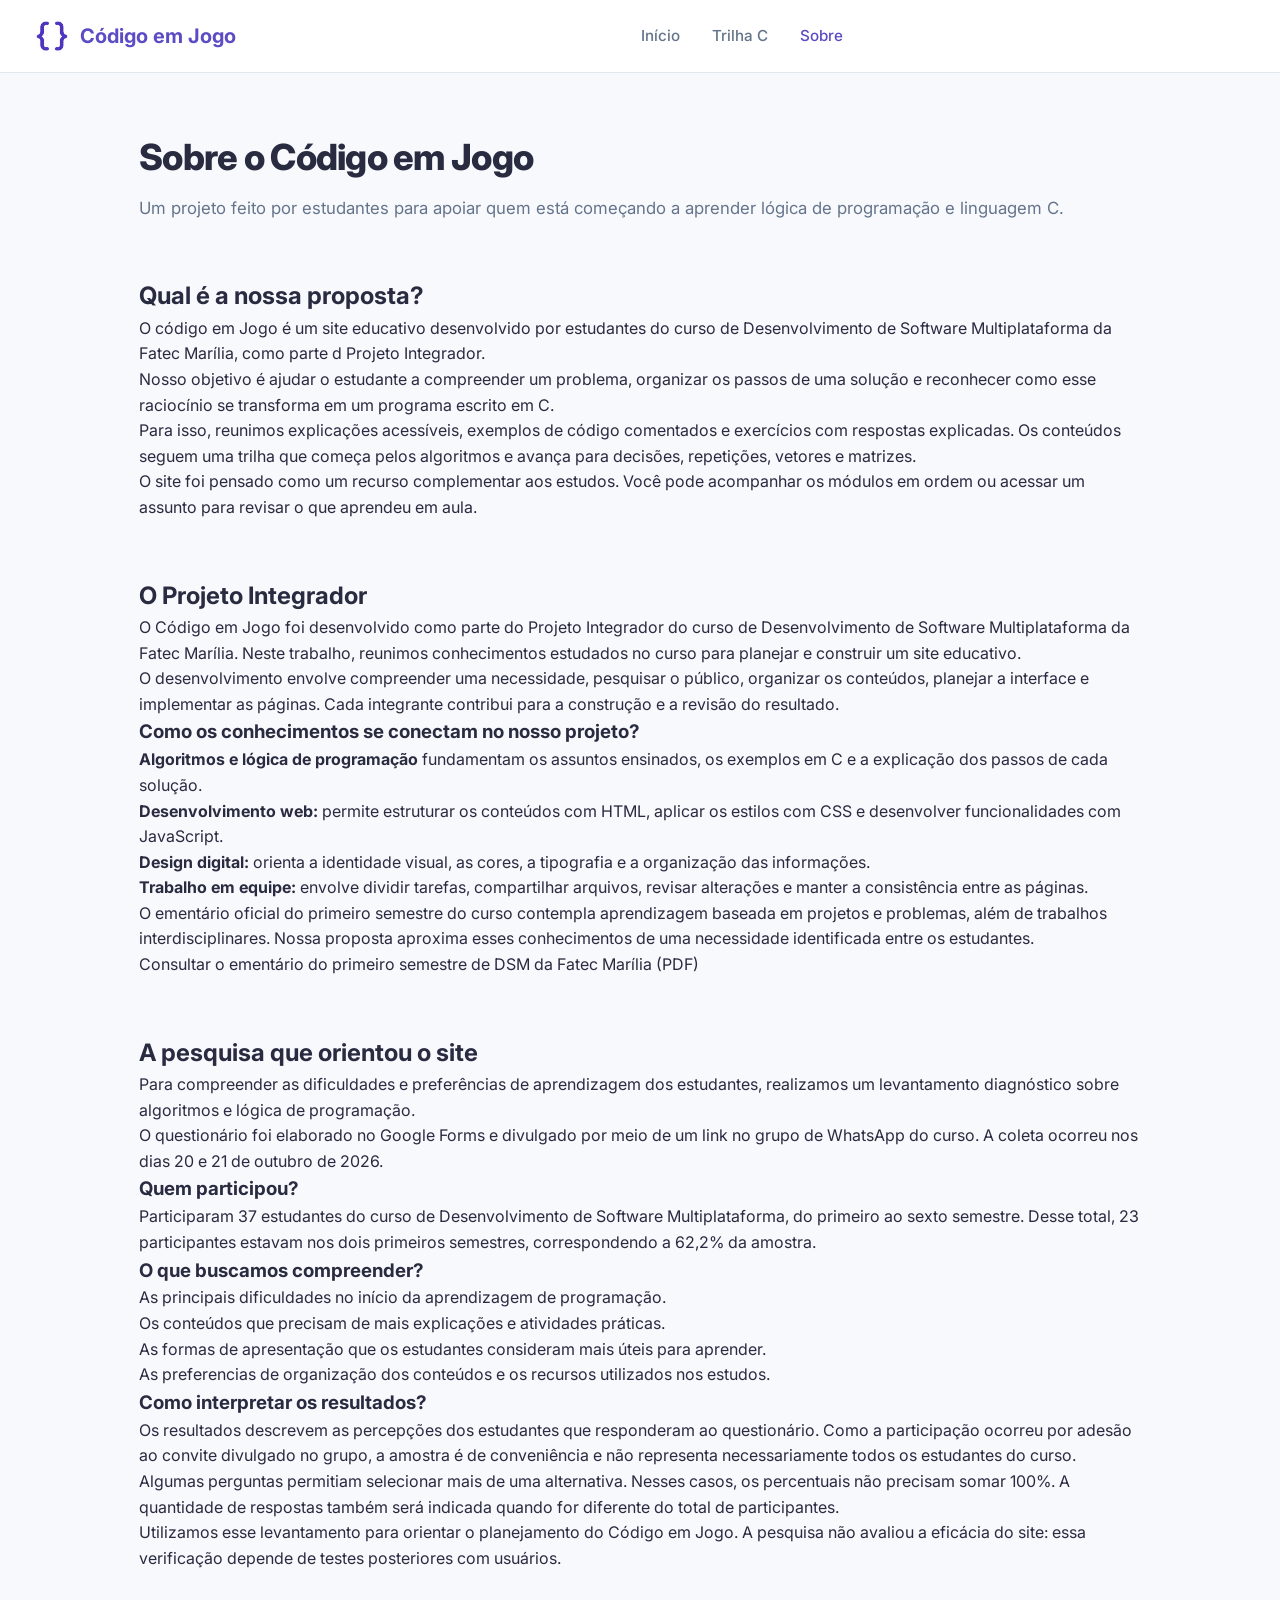
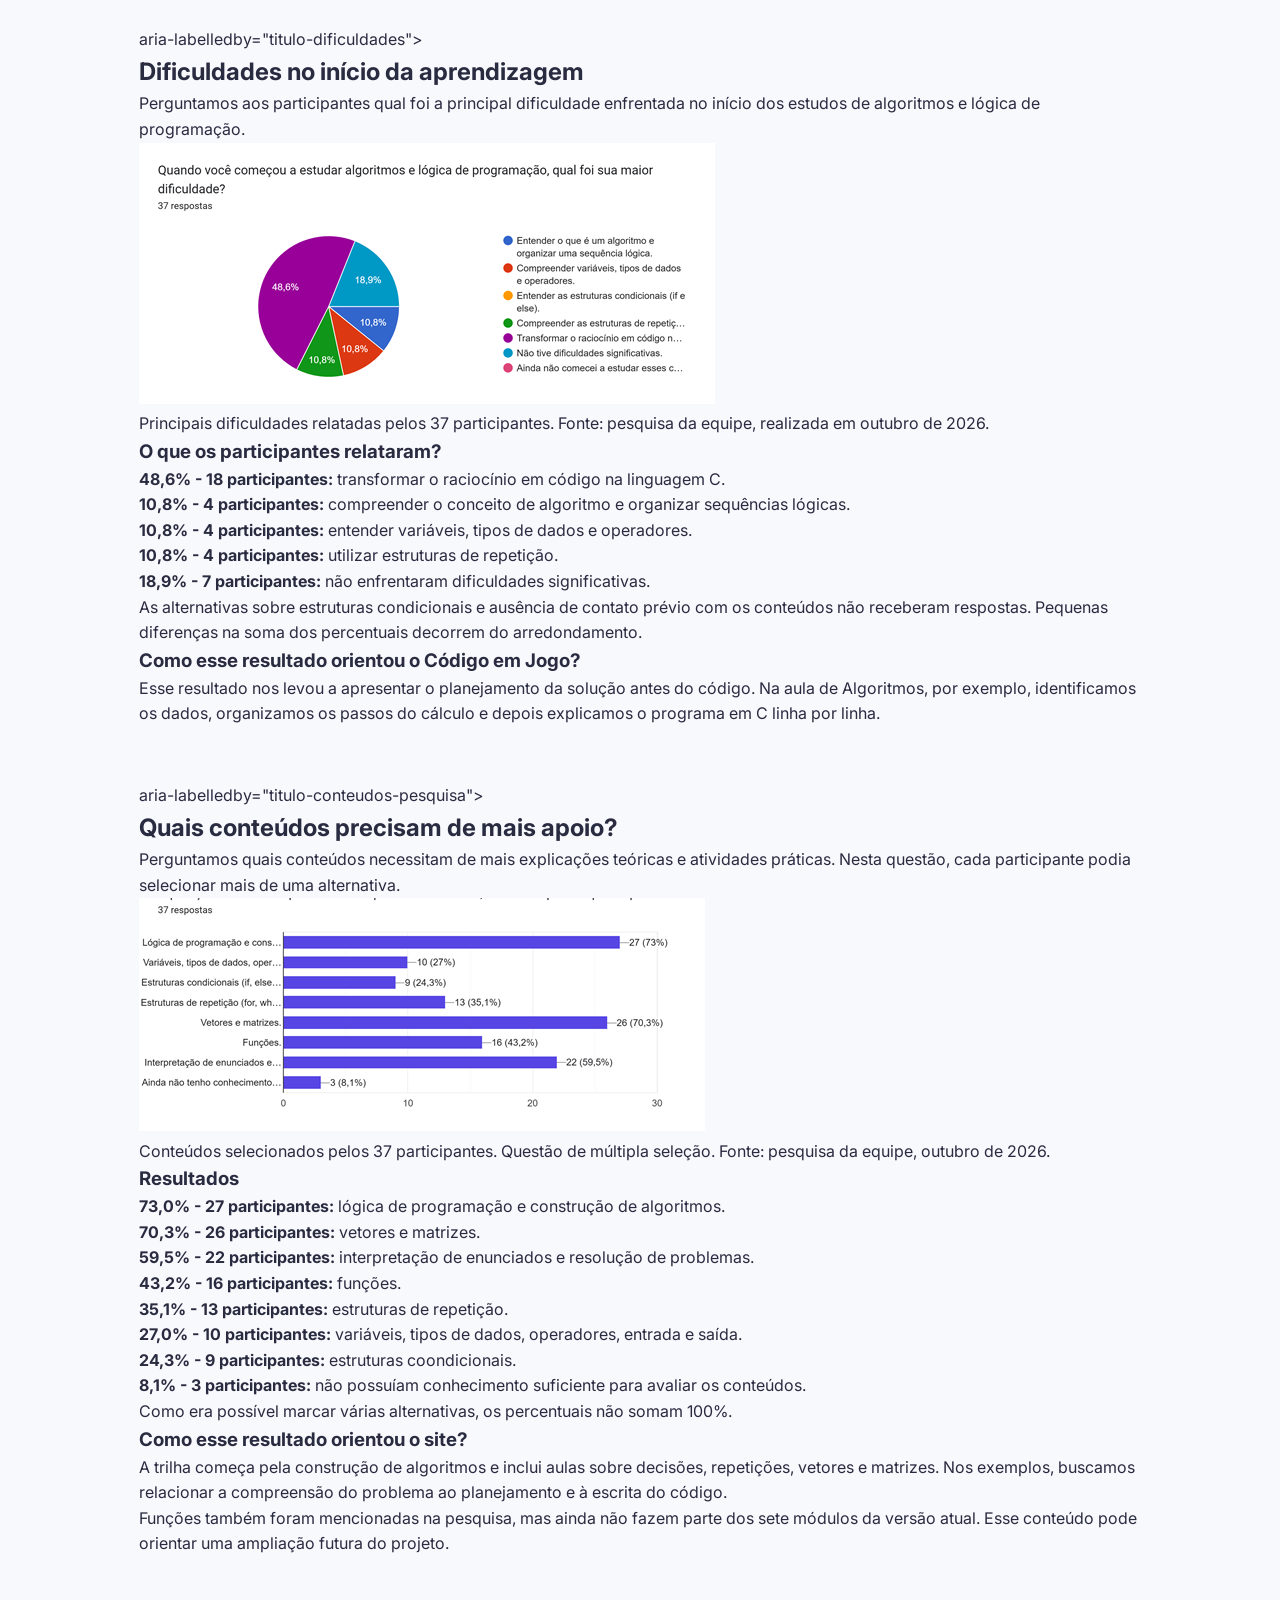
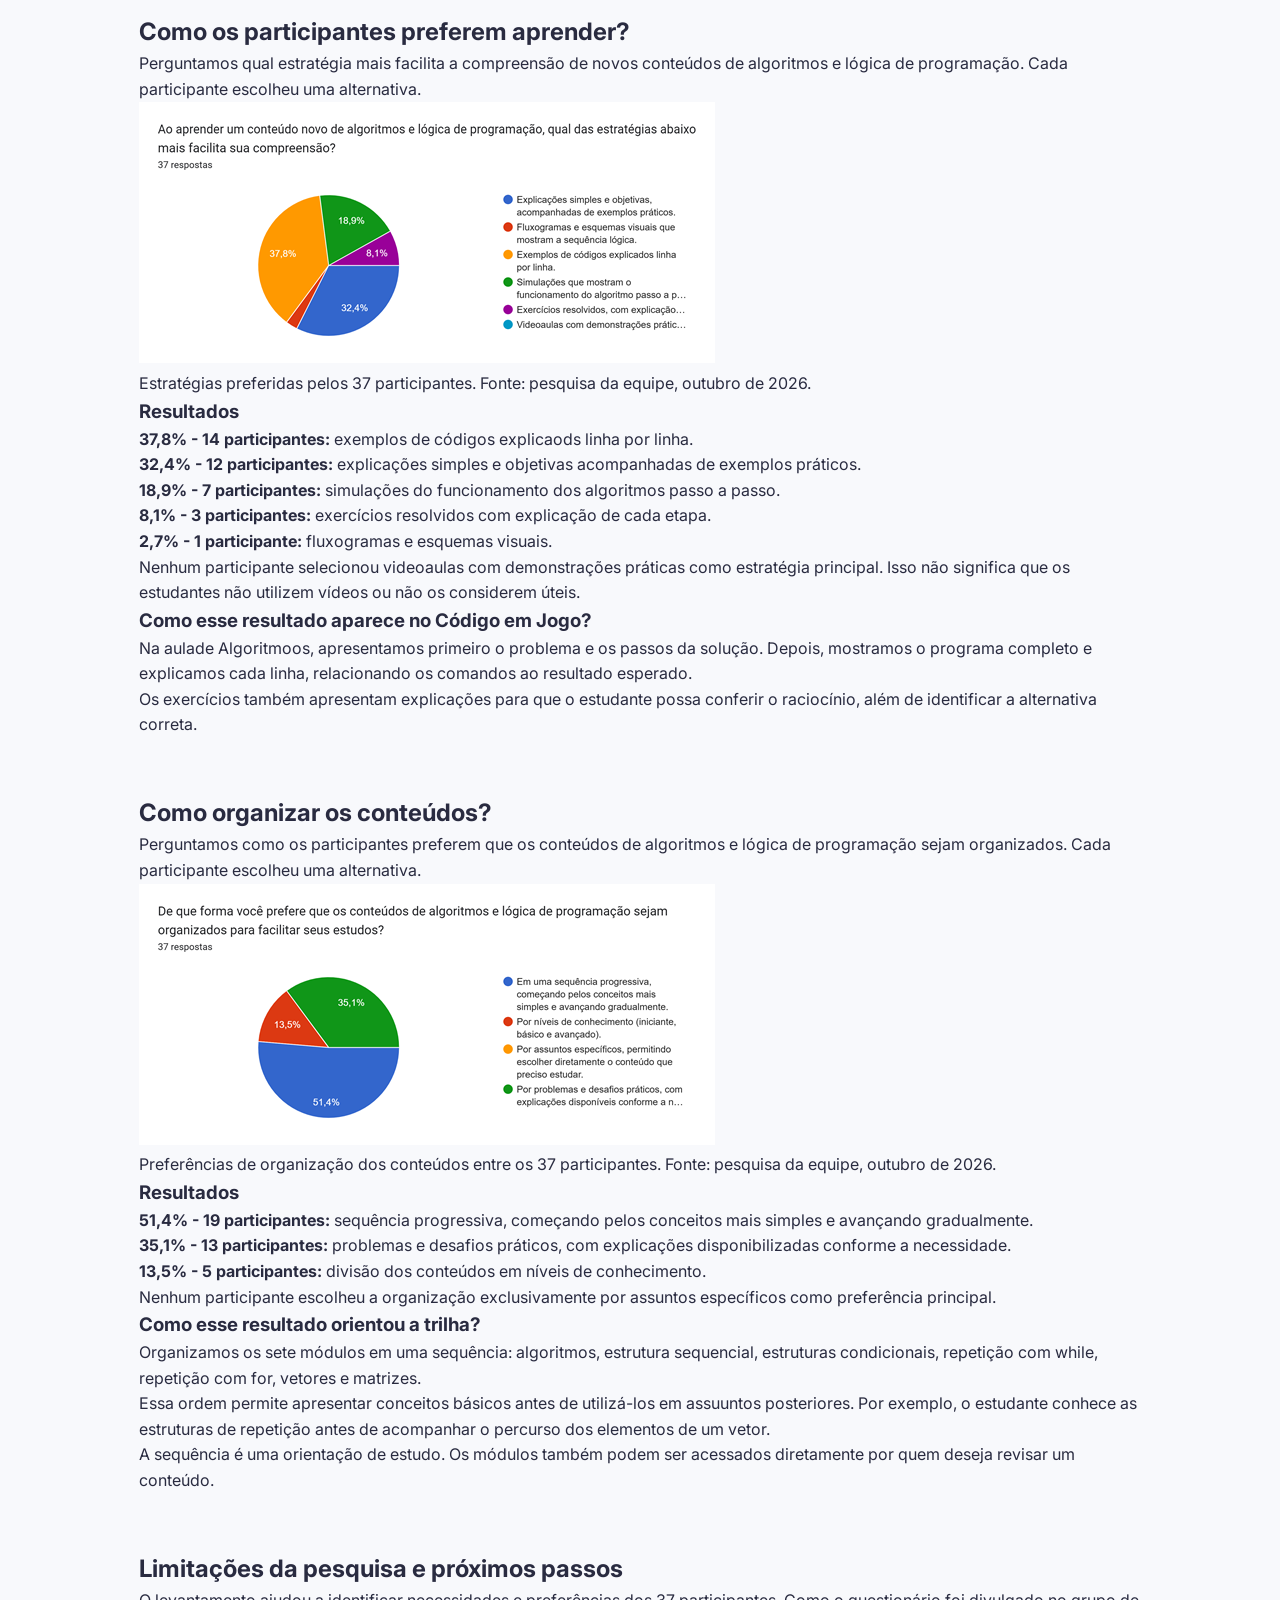
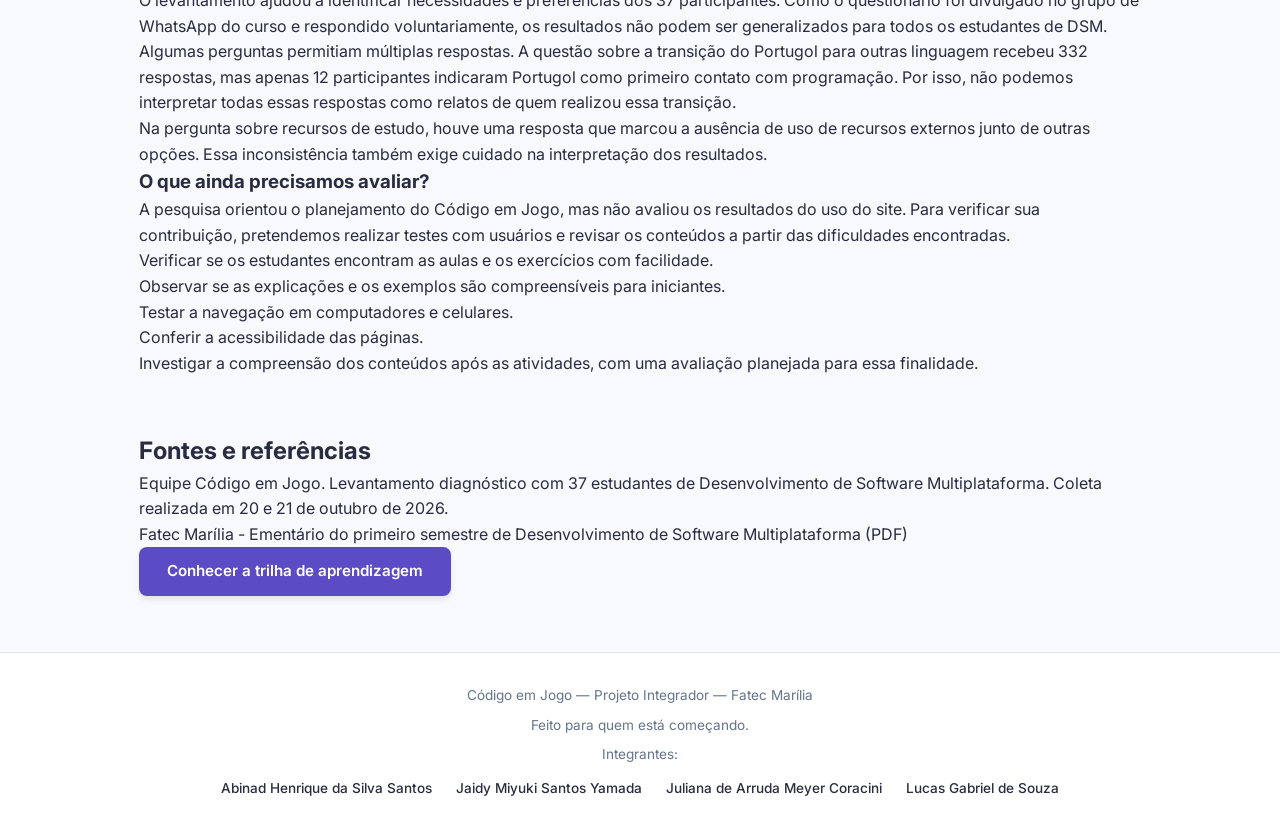
==== sobre.html @ db2f118d "inserção sobre" ====
<!DOCTYPE html>
<html lang="pt-BR">
<head>
    <meta charset="UTF-8">
    <meta name="viewport" content="width=device-width, initial-scale=1.0">
    <title>Sobre o projeto | Código em Jogo</title>
    <link rel="stylesheet" href="css/style.css">
</head>

<body>
    <header class="navbar">
        <a href="index.html" class="logo">
            <img src="assets/imagens/logo-codigo-em-jogo.png" 
            alt=""
            width="48"
            height="48"
            >
            <span>Código em Jogo</span>
        </a>

        <nav aria-label="Menu principal">
           <ul>
            <li>
                <a href="index.html">Início</a>
            </li>
            <li>
                <a href="index.html#trilha">Trilha C</a>
            </li>
            <li>
                <a href="sobre.html" aria-current="page">Sobre</a>
            </li>
           </ul> 
        </nav>
    </header>

    <main id="conteudo-principal">
        <section class="destaque-topo"
                aria-labelledby="titulo-sobre">
    
            <h1 id="titulo-sobre">Sobre o Código em Jogo</h1>

            <p>
                Um projeto feito por estudantes para apoiar
                quem está começando a aprender lógica
                de programação e linguagem C.
            </p>
        </section>

        <section class="secao-conteudo"
                aria-labelledby="titulo-proposta">

            <h2 id="titulo-proposta">Qual é a nossa proposta?</h2>

            <p>
                O código em Jogo é um site educativo desenvolvido
                por estudantes do curso de Desenvolvimento de 
                Software Multiplataforma da Fatec Marília,
                como parte d Projeto Integrador.
            </p>
    
            <p>
                Nosso objetivo é ajudar o estudante a compreender
                um problema, organizar os passos de uma solução
                e reconhecer como esse raciocínio se transforma
                em um programa escrito em C.
            </p>

            <p>
                Para isso, reunimos explicações acessíveis,
                exemplos de código comentados e exercícios
                com respostas explicadas. Os conteúdos seguem
                uma trilha que começa pelos algoritmos e avança
                para decisões, repetições, vetores e matrizes.
            </p>

            <p>
                O site foi pensado como um recurso complementar
                aos estudos. Você pode acompanhar os módulos
                em ordem ou acessar um assunto para revisar
                o que aprendeu em aula.
            </p>
        </section>

        <section class="secao-conteudo"
                aria-labelledby="titulo-projeto-integrador">
            
                <h2 id="titulo-projeto-integrador">
                    O Projeto Integrador
                </h2>

                <p>
                    O Código em Jogo foi desenvolvido como parte do
                    Projeto Integrador do curso de Desenvolvimento
                    de Software Multiplataforma da Fatec Marília.
                    Neste trabalho, reunimos conhecimentos estudados
                    no curso para planejar e construir um site educativo.
                </p>

                <p>
                    O desenvolvimento envolve compreender uma necessidade,
                    pesquisar o público, organizar os conteúdos,
                    planejar a interface e implementar as páginas.
                    Cada integrante contribui para a construção
                    e a revisão do resultado.
                </p>

                <h3>Como os conhecimentos se conectam no nosso projeto?</h3>

                <ul>
                    <li>
                        <strong>Algoritmos e lógica de programação</strong>
                        fundamentam os assuntos ensinados, os exemplos
                        em C e a explicação dos passos de cada solução.
                    </li>

                    <li>
                        <strong>Desenvolvimento web:</strong>
                        permite estruturar os conteúdos com HTML,
                        aplicar os estilos com CSS e desenvolver
                        funcionalidades com JavaScript.
                    </li>

                    <li>
                        <strong>Design digital:</strong>
                        orienta a identidade visual, as cores,
                        a tipografia e a organização das informações.
                    </li>

                    <li>
                        <strong>Trabalho em equipe:</strong>
                        envolve dividir tarefas, compartilhar arquivos,
                        revisar alterações e manter a consistência
                        entre as páginas.
                    </li>
                </ul>

                <p>
                    O ementário oficial do primeiro semestre do curso
                    contempla aprendizagem baseada em projetos e problemas,
                    além de trabalhos interdisciplinares.
                    Nossa proposta aproxima esses conhecimentos
                    de uma necessidade identificada entre os estudantes.
                </p>

                <p>
                    <a href="bkpsitecpsnew.blob.core.windows.net/uploadsitecps/sites/127/2024/08/
                    1o.-Semestre-Ementario-DSM.pdf"
                    >
                        Consultar o ementário do primeiro semestre de DSM
                        da Fatec Marília (PDF)
                    </a>
                </p>
        </section>

        <section class="secao-conteudo"
                aria-labelledby="titulo-pesquisa">
            
            <h2 id="titulo-pesquisa">
                A pesquisa que orientou o site
            </h2>

            <p>
                Para compreender as dificuldades e preferências
                de aprendizagem dos estudantes, realizamos um
                levantamento diagnóstico sobre algoritmos
                e lógica de programação.
            </p>

            <p>
                O questionário foi elaborado no Google Forms
                e divulgado por meio de um link no grupo
                de WhatsApp do curso. A coleta ocorreu nos dias
                <time datetime="2026-10-20">20</time> e
                <time datetime="2026-10-21">21 de outubro de 2026</time>.
            </p>

            <h3>Quem participou?</h3>

            <p>
                Participaram 37 estudantes do curso de
                Desenvolvimento de Software Multiplataforma,
                do primeiro ao sexto semestre.
                Desse total, 23 participantes estavam nos dois
                primeiros semestres, correspondendo a 62,2% da amostra.            
            </p>

            <h3>O que buscamos compreender?</h3>

            <ul>
                <li>
                    As principais dificuldades no início
                    da aprendizagem de programação.
                </li>
                <li>
                    Os conteúdos que precisam de mais
                    explicações e atividades práticas.
                </li>
                <li>
                    As formas de apresentação que os estudantes
                    consideram mais úteis para aprender.
                </li>
                <li>
                    As preferencias de organização dos conteúdos
                    e os recursos utilizados nos estudos.
                </li>
            </ul>

            <h3>Como interpretar os resultados?</h3>

            <p>
                Os resultados descrevem as percepções dos estudantes
                que responderam ao questionário. Como a participação
                ocorreu por adesão ao convite divulgado no grupo,
                a amostra é de conveniência e não representa
                necessariamente todos os estudantes do curso.
            </p>

            <p>
                Algumas perguntas permitiam selecionar mais de uma 
                alternativa. Nesses casos, os percentuais não precisam
                somar 100%. A quantidade de respostas também será
                indicada quando for diferente do total de participantes.
            </p>

            <p>
                Utilizamos esse levantamento para orientar
                o planejamento do Código em Jogo.
                A pesquisa não avaliou a eficácia do site:
                essa verificação depende de testes posteriores
                com usuários.
            </p>
        </section>

        <section class="secao-conteudo">
                aria-labelledby="titulo-dificuldades">
            
                <h2 id="titulo-dificuldades">
                    Dificuldades no início da aprendizagem
                </h2>

                <p>
                    Perguntamos aos participantes qual foi a principal
                    dificuldade enfrentada no início dos estudos
                    de algoritmos e lógica de programação.
                </p>

                <figure>
                    <img 
                        src="assets/imagens/grafico-dificuldades-iniciais.png" 
                        alt="Distribuição das principais dificuldades iniciais.
                            Transformar o raciocínio em código C foi a mais
                            indicada, com 48,6% das respostas."
                        style="max-width: 100%; height: auto;"
                    >

                    <figcaption>
                        Principais dificuldades relatadas pelos
                        37 participantes. Fonte: pesquisa da equipe,
                        realizada em outubro de 2026.
                    </figcaption>
                </figure>

                <h3>O que os participantes relataram?</h3>

                <ul>
                    <li>
                        <strong>48,6% - 18 participantes:</strong>
                        transformar o raciocínio em código na linguagem C.
                    </li>
                    <li>
                        <strong>10,8% - 4 participantes:</strong>
                        compreender o conceito de algoritmo
                        e organizar sequências lógicas.
                    </li>
                    <li>
                        <strong>10,8% - 4 participantes:</strong>
                        entender variáveis, tipos de dados e operadores.
                    </li>
                    <li>
                        <strong>10,8% - 4 participantes:</strong>
                        utilizar estruturas de repetição.
                    </li>
                    <li>
                        <strong>18,9% - 7 participantes:</strong>
                        não enfrentaram dificuldades significativas.
                    </li>
                </ul>

                <p>
                    As alternativas sobre estruturas condicionais
                    e ausência de contato prévio com os conteúdos
                    não receberam respostas.
                    Pequenas diferenças na soma dos percentuais
                    decorrem do arredondamento.
                </p>

                <h3>Como esse resultado orientou o Código em Jogo?</h3>

                <p>
                    Esse resultado nos levou a apresentar o planejamento
                    da solução antes do código. Na aula de Algoritmos,
                    por exemplo, identificamos os dados, organizamos
                    os passos do cálculo e depois explicamos
                    o programa em C linha por linha.
                </p>
        </section>

        <section class="secao-conteudo">
                aria-labelledby="titulo-conteudos-pesquisa">
            
                <h2 id="titulo-conteudo-pesquisa">
                    Quais conteúdos precisam de mais apoio?
                </h2>

                <p>
                    Perguntamos quais conteúdos necessitam de 
                    mais explicações teóricas e atividades práticas.
                    Nesta questão, cada participante podia selecionar 
                    mais de uma alternativa.
                </p>

                <figure>
                    <img src="assets/imagens/grafico-conteudos-aprofundamento.png" 
                    alt="Lógica e algoritmos e vetores e matrizes
                        foram os conteúdos mais selecionados
                        para aprofundamento. Os resultados
                        estão detalhados a seguir."
                    style="max-width: 100%; height: auto;"
                    >

                    <figcaption>
                        Conteúdos selecionados pelos 37 participantes.
                        Questão de múltipla seleção.
                        Fonte: pesquisa da equipe, outubro de 2026.
                    </figcaption>
                </figure>

                <h3>Resultados</h3>

                <ul>
                    <li>
                        <strong>73,0% - 27 participantes:</strong>
                        lógica de programação e construção de algoritmos.
                    </li>
                    <li>
                        <strong>70,3% - 26 participantes:</strong>
                        vetores e matrizes.
                    </li>
                    <li>
                        <strong>59,5% - 22 participantes:</strong>
                        interpretação de enunciados e resolução de problemas.
                    </li>
                    <li>
                        <strong>43,2% - 16 participantes:</strong>
                        funções.
                    </li>
                    <li>
                        <strong>35,1% - 13 participantes:</strong>
                        estruturas de repetição.
                    </li>
                    <li>
                        <strong>27,0% - 10 participantes:</strong>
                        variáveis, tipos de dados, operadores,
                        entrada e saída.
                    </li>
                    <li>
                        <strong>24,3% - 9 participantes:</strong>
                        estruturas coondicionais.
                    </li>
                    <li>
                        <strong>8,1% - 3 participantes:</strong>
                        não possuíam conhecimento suficiente
                        para avaliar os conteúdos.
                    </li>
                </ul>

                <p>
                    Como era possível marcar várias alternativas,
                    os percentuais não somam 100%.
                </p>

                <h3>Como esse resultado orientou o site?</h3>

                <p>
                    A trilha começa pela construção de algoritmos
                    e inclui aulas sobre decisões, repetições,
                    vetores e matrizes. Nos exemplos, buscamos
                    relacionar a compreensão do problema 
                    ao planejamento e à escrita do código.
                </p>

                <p>
                    Funções também foram mencionadas na pesquisa, 
                    mas ainda não fazem parte dos sete módulos 
                    da versão atual. Esse conteúdo pode orientar 
                    uma ampliação futura do projeto.
                
                </p>
        </section>

        <section class="secao-conteudo"
            aria-labelledby="titulo-formas-aprender">
        
            <h2 id="titulo-formas-aprender">
                Como os participantes preferem aprender?
            </h2>

            <p>
                Perguntamos qual estratégia mais facilita 
                a compreensão de novos conteúdos de algoritmos 
                e lógica de programação. 
                Cada participante escolheu uma alternativa.
            </p>

            <figure>
                <img   
                    src="assets/imagens/grafico-formas-aprender.png" 
                    alt="Códigos explicados linha por linha foram 
                        a estratégia mais escolhida, seguidos de 
                        explicações simples com exemplos práticos. 
                        Os resultados estão detalhados a seguir."
                    style="max-width: 100%; height: auto;"
                >

                <figcaption>
                    Estratégias preferidas pelos 37 participantes. 
                    Fonte: pesquisa da equipe, outubro de 2026.
                </figcaption>
            </figure>

            <h3>Resultados</h3>

            <ul>
                <li>
                    <strong>37,8% - 14 participantes:</strong>
                    exemplos de códigos explicaods linha por linha.
                </li>
                <li>
                    <strong>32,4% - 12 participantes:</strong>
                    explicações simples e objetivas
                    acompanhadas de exemplos práticos.
                </li>
                <li>
                    <strong>18,9% - 7 participantes:</strong>
                    simulações do funcionamento dos algoritmos 
                    passo a passo.
                </li>
                <li>
                    <strong>8,1% - 3 participantes:</strong>
                    exercícios resolvidos com explicação de cada etapa.
                </li>
                <li>
                    <strong>2,7% - 1 participante:</strong>
                    fluxogramas e esquemas visuais.
                </li>
            </ul>

            <p>
                Nenhum participante selecionou videoaulas 
                com demonstrações práticas como estratégia principal. 
                Isso não significa que os estudantes não utilizem 
                vídeos ou não os considerem úteis. 
            </p>

            <h3>Como esse resultado aparece no Código em Jogo?</h3>

            <p>
                Na aulade Algoritmoos, apresentamos primeiro 
                o problema e os passos da solução. 
                Depois, mostramos o programa completo 
                e explicamos cada linha, relacionando 
                os comandos ao resultado esperado. 
            </p>

            <p>
                Os exercícios também apresentam explicações 
                para que o estudante possa conferir o raciocínio, 
                além de identificar a alternativa correta.
            </p>
    
        </section>

        <section class="secao-conteudo"
                aria-labelledby="titulo-organizacao">
        
            <h2 id="titulo-organizacao">
                Como organizar os conteúdos?
            </h2>

            <p>
                Perguntamos como os participantes preferem 
                que os conteúdos de algoritmos e lógica 
                de programação sejam organizados. 
                Cada participante escolheu uma alternativa. 
            </p>

            <figure>
                <img src="assets/imagens/grafico-organizacao-conteudos.png" 
                    alt="A sequência progressiva foi escolhida por 
                        51,4% dos participantes, seguida da organização 
                        por problemas e desafios práticos, com 35,1%. 
                        Os resultados estão detalhados a seguir."
                    style="max-width: 100%; height: auto;"
                >

                <figcaption>
                    Preferências de organização dos conteúdos 
                    entre os 37 participantes. 
                    Fonte: pesquisa da equipe, outubro de 2026.
                </figcaption>
            </figure>

            <h3>Resultados</h3>

            <ul>
                <li>
                    <strong>51,4% - 19 participantes:</strong>
                    sequência progressiva, começando pelos conceitos 
                    mais simples e avançando gradualmente.
                </li>
                <li>
                    <strong>35,1% - 13 participantes:</strong>
                    problemas e desafios práticos, com explicações 
                    disponibilizadas conforme a necessidade.
                </li>
                <li>
                    <strong>13,5% - 5 participantes:</strong>
                    divisão dos conteúdos em níveis de conhecimento.
                </li>
            </ul>
        
            <p>
                Nenhum participante escolheu a organização 
                exclusivamente por assuntos específicos 
                como preferência principal.
            </p>

            <h3>Como esse resultado orientou a trilha?</h3>

            <p>
                Organizamos os sete módulos em uma sequência:
                algoritmos, estrutura sequencial, estruturas 
                condicionais, repetição com while, repetição 
                com for, vetores e matrizes.
            </p>

            <p>
                Essa ordem permite apresentar conceitos básicos 
                antes de utilizá-los em assuuntos posteriores. 
                Por exemplo, o estudante conhece as estruturas 
                de repetição antes de acompanhar o percurso 
                dos elementos de um vetor.
            </p>

            <p>
                A sequência é uma orientação de estudo.
                Os módulos também podem ser acessados diretamente 
                por quem deseja revisar um conteúdo.
            </p>
        </section>

        <section class="secao-conteudo"
                aria-labelledby="titulo-limitacoes">

            <h2 id="titulo-limitacoes">
                Limitações da pesquisa e próximos passos
            </h2>

            <p>
                O levantamento ajudou a identificar necessidades 
                e preferências dos 37 participantes. 
                Como o questionário foi divulgado no grupo 
                de WhatsApp do curso e respondido voluntariamente, 
                os resultados não podem ser generalizados 
                para todos os estudantes de DSM. 
            </p>

            <p>
                Algumas perguntas permitiam múltiplas respostas. 
                A questão sobre a transição do Portugol para 
                outras linguagem recebeu 332 respostas, mas apenas 
                12 participantes indicaram Portugol como primeiro 
                contato com programação. Por isso, não podemos 
                interpretar todas essas respostas como relatos 
                de quem realizou essa transição.
            </p>

            <p>
                Na pergunta sobre recursos de estudo, houve 
                uma resposta que marcou a ausência de uso 
                de recursos externos junto de outras opções.
                Essa inconsistência também exige cuidado 
                na interpretação dos resultados.
            </p>

            <h3>O que ainda precisamos avaliar?</h3>

            <p>
                A pesquisa orientou o planejamento do Código em Jogo,
                mas não avaliou os resultados do uso do site.
                Para verificar sua contribuição, pretendemos 
                realizar testes com usuários e revisar 
                os conteúdos a partir das dificuldades encontradas.
            </p>

            <ul>
                <li>
                    Verificar se os estudantes encontram 
                    as aulas e os exercícios com facilidade.
                </li>
                <li>
                    Observar se as explicações e os exemplos 
                    são compreensíveis para iniciantes.
                </li>
                <li>
                    Testar a navegação em computadores e celulares.
                </li>
                <li>
                    Conferir a acessibilidade das páginas.
                </li>
                <li>
                    Investigar a compreensão dos conteúdos 
                    após as atividades, com uma avaliação planejada 
                    para essa finalidade.
                </li>
            </ul>    
        </section>

        <section class="secao-conteudo"
                aria-labelledby="titulo-fontes">
            
            <h2 id="titulo-fontes">Fontes e referências</h2>

            <ul>
                <li>
                    Equipe Código em Jogo. Levantamento diagnóstico 
                    com 37 estudantes de Desenvolvimento de Software 
                    Multiplataforma. Coleta realizada em 
                    20 e 21 de outubro de 2026.
                </li>

                <li>
                    <a href="https://bkpsitecpsnew.blob.core.windows.net/uploadsitecps/sites/127/2024/
                    08/1o.-Semestre-Ementario-DSM.pdf"
                    >
                        Fatec Marília - Ementário do primeiro 
                        semestre de Desenvolvimento de Software 
                        Multiplataforma (PDF)
                    </a>
                </li>
            </ul>

            <p>
                <a href="index.html#trilha" class="botao-acao">
                    Conhecer a trilha de aprendizagem
                </a>
            </p>
        </section>

    </main>

    <footer class="rodape">
        <p>Código em Jogo — Projeto Integrador — Fatec Marília</p>
        <p>Feito para quem está começando.</p>

        <p>Integrantes:</p>

        <ul>
            <li>Abinad Henrique da Silva Santos</li>
            <li>Jaidy Miyuki Santos Yamada</li>
            <li>Juliana de Arruda Meyer Coracini</li>
            <li>Lucas Gabriel de Souza</li>
        </ul>
    </footer>
    
</body>
</html>
---- css/style.css ----
@import url('https://fonts.googleapis.com/css2?family=JetBrains+Mono:ital,wght@0,100..800;1,100..800&display=swap');
@import url('https://fonts.googleapis.com/css2?family=Inter:ital,opsz,wght@0,14..32,100..900;1,14..32,100..900&family=JetBrains+Mono:ital,wght@0,100..800;1,100..800&display=swap');

/* =================================================
   1. VARIÁVEIS DE CORES (TEMA CLARO E ESCURO)
================================= */
:root {
    --bg-color: #F8F9FC;
    --card-bg: #ffffff;
    --text-main: #292b40;
    --text-muted: #64748b;
    --border-color: #e2e8f0;
    --primary: #5B4BC4;
    --primary-hover: #4f46e5;
    --card-hover-shadow: rgba(91, 75, 196, 0.1);
}

body.dark-mode {
    --bg-color: #0f172a;
    --card-bg: #1e293b;
    --text-main: #f8fafc;
    --text-muted: #94a3b8;
    --border-color: #334155;
    --primary: #6653e0;
    --primary-hover: #4f46e5;
    --card-hover-shadow: rgba(129, 115, 237, 0.2);
}

/* =================================================
   2. RESET E CONFIGURAÇÕES GERAIS
================================= */
* {
    margin: 0;
    padding: 0;
    box-sizing: border-box;
}

body {
    display: flex;
    flex-direction: column;
    line-height: 1.6;
    font-family: "Inter", sans-serif;
    background-color: var(--bg-color);
    color: var(--text-main);
    min-height: 100vh;
    transition: background-color 0.3s ease, color 0.3s ease;
}

ul {
    list-style: none;
}

a {
    text-decoration: none;
    color: inherit;
}

/* =================================================================
   3. NAVBAR (CABEÇALHO)
   ================================================================ */
.navbar {
    background-color: var(--card-bg);
    border-bottom: 1px solid var(--border-color);
    padding: 1rem 2rem;
    display: flex;
    justify-content: space-between;
    align-items: center;
    position: sticky;
    width: 100%;
    top: 0;
    z-index: 100;
    transition: background-color 0.3s ease, border-color 0.3s ease;
}

.logo {
    display: flex;
    align-items: center;
    gap: 0.5rem;
    color: var(--primary);
    font-size: 1.25rem;
    font-weight: 700;
    text-decoration: none;
}

.logo img {
    width: 40px;
    height: 40px;
}

.navbar nav {
    margin: 0 auto; 
}

.navbar nav ul {
    display: flex;
    gap: 2rem;
    justify-content: center;
}

.navbar nav a {
    color: var(--text-muted);
    font-size: 0.95rem;
    font-weight: 500;
    transition: all 0.2s ease-in-out;
}

.navbar nav a:hover,
.navbar nav a[aria-current="page"] {
    color: var(--primary);
}

/* Botão de Tema */
#botao-tema {
    background: transparent;
    border: 1px solid var(--border-color);
    border-radius: 50%;
    width: 40px;
    height: 40px;
    cursor: pointer;
    font-size: 1.1rem;
    display: flex;
    align-items: center;
    justify-content: center;
    transition: all 0.2s ease-in-out;
}

#botao-tema:hover {
    background-color: var(--border-color);
}

/* =================================================================
   4. CONTEÚDO PRINCIPAL
   ================================================================ */
#conteudo-principal {
    flex: 1;
    max-width: 1050px;
    width: 100%;
    margin: 0 auto;
    padding: 3.5rem 1.5rem;
    display: flex;
    flex-direction: column;
    gap: 3.5rem;
}

.destaque-topo {
    display: flex;
    flex-direction: column;
    gap: 0.5rem;
}

.destaque-topo p:first-child {
    font-size: 0.75rem;
    font-weight: 700;
    letter-spacing: 0.08em;
    color: var(--primary);
    text-transform: uppercase;
}

.destaque-topo h1 {
    font-size: 2.25rem;
    font-weight: 800;
    color: var(--text-main);
    letter-spacing: -0.02em;
}

.destaque-topo p {
    font-size: 1.05rem;
    color: var(--text-muted);
}

#trilha {
    display: flex;
    flex-direction: column;
    gap: 1.5rem;
}

#titulo-trilha {
    font-size: 1.5rem;
    font-weight: 700;
    color: var(--text-main);
}

/* =================================================================
   5. GRADE E CARTÕES DE MÓDULOS
   ================================================================ */
.lista-modulos {
    display: grid;
    grid-template-columns: repeat(auto-fit, minmax(300px, 1fr));
    gap: 1.5rem;
}

.cartao-modulo {
    background-color: var(--card-bg);
    border: 1px solid var(--border-color);
    border-radius: 0.75rem;
    padding: 1.5rem;
    display: flex;
    flex-direction: column;
    justify-content: space-between; 
    min-height: 220px;
    position: relative;
    transition: all 0.2s ease-in-out, background-color 0.3s ease, border-color 0.3s ease;
}

.cartao-modulo:hover {
    border-color: var(--primary);
    transform: translateY(-3px);
    box-shadow: 0 10px 20px var(--card-hover-shadow);
}

.cartao-modulo p:first-child {
    font-size: 0.8rem;
    font-weight: 700;
    color: var(--primary);
    text-transform: uppercase;
    letter-spacing: 0.05em;
    margin-bottom: 0.25rem;
}

.cartao-modulo h3 {
    font-size: 1.15rem;
    font-weight: 700;
    color: var(--text-main);
    margin-bottom: 0.5rem;
}

.cartao-modulo p:not(:first-child) {
    font-size: 0.9rem;
    color: var(--text-muted); 
    margin-bottom: 1rem;
}

.cartao-modulo a {
    font-size: 0.875rem;
    font-weight: 600;
    color: var(--primary);
    transition: all 0.2s ease-in-out;
    width: fit-content;
}

.cartao-modulo a::after {
    content: "";
    position: absolute;
    top: 0;
    left: 0;
    right: 0;
    bottom: 0;
    border-radius: 0.75rem;
    z-index: 1;
}

.cartao-modulo a:hover {
    text-decoration: underline;
}

.titulo-pratica {
    display: flex;
    flex-direction: column;
    gap: 0.5rem;
}

.titulo-pratica h2 {
    color: var(--text-main);
}

.titulo-pratica p {
    font-size: 1.05rem;
    color: var(--text-muted);
}

/* =================================================================
   6. BOTÕES DE AÇÃO PRINCIPAIS
   ================================================================ */
.botao-acao {
    display: inline-flex;
    align-items: center;
    justify-content: center;
    background-color: var(--primary);
    color: #ffffff;
    padding: 0.75rem 1.75rem;
    border-radius: 0.5rem;
    font-weight: 600;
    font-size: 0.95rem;
    width: fit-content;
    text-decoration: none;
    box-shadow: 0 4px 6px -1px rgba(0, 0, 0, 0.1);
    transition: all 0.2s ease-in-out;
    position: relative;
    z-index: 2;
}

.botao-acao:hover {
    background-color: var(--primary-hover);
    transform: translateY(-2px);
    color: #ffffff; 
}

/* =================================================================
   7. RODAPÉ
   ================================================================ */
.rodape {
    background-color: var(--card-bg);
    border-top: 1px solid var(--border-color);
    padding: 2rem;
    text-align: center;
    color: var(--text-muted);
    font-size: 0.85rem;
    display: flex;
    flex-direction: column;
    gap: 0.5rem;  
    transition: background-color 0.3s ease, border-color 0.3s ease;
}

.rodape ul {
    display: flex;
    justify-content: center;
    gap: 1.5rem;
    margin-top: 0.25rem;
}

.rodape li {
    color: var(--text-main);
    font-weight: 500;
}

/* =================================================================
   8. RESPONSIVIDADE
   ================================================================ */
@media (max-width: 768px) {
    .navbar {
        flex-direction: column;
        gap: 1rem;
        padding: 1rem;
    }
    .navbar nav ul {
        gap: 1rem;
        flex-wrap: wrap;
        justify-content: center;
    }
}
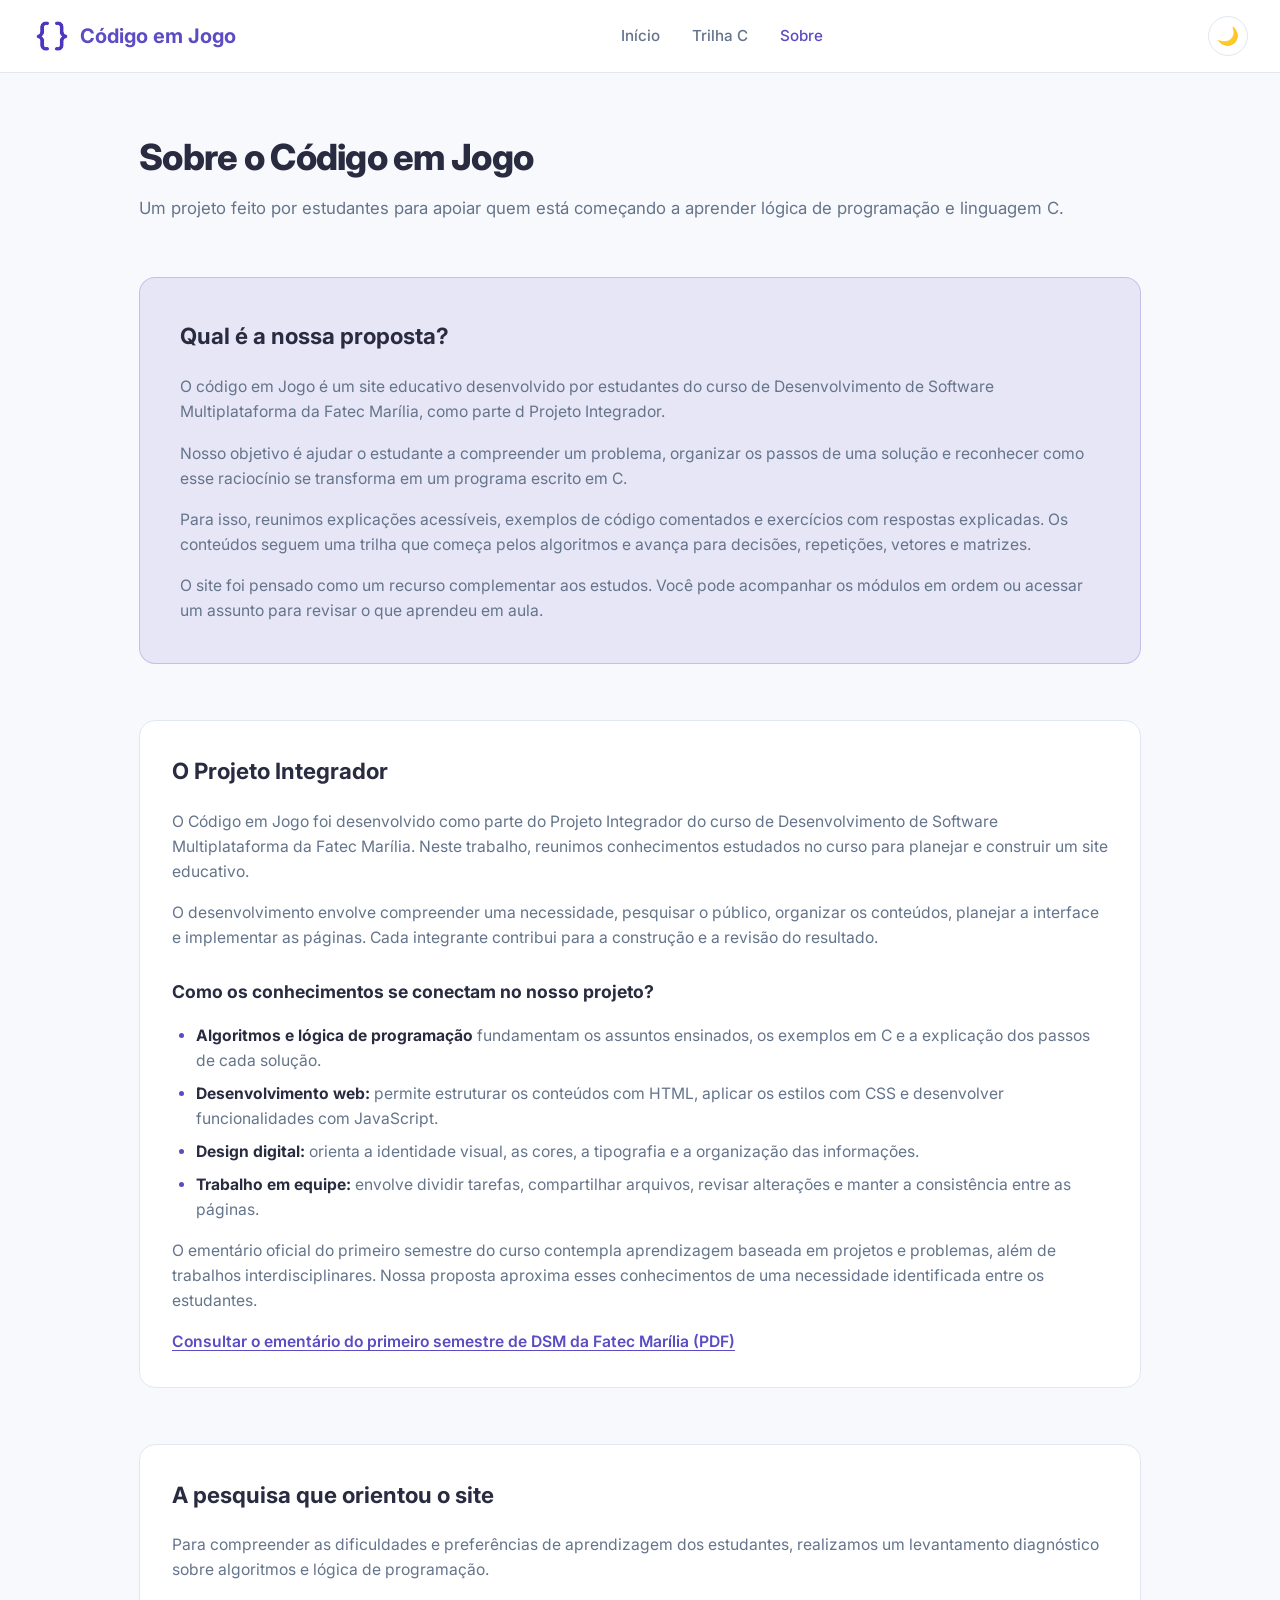
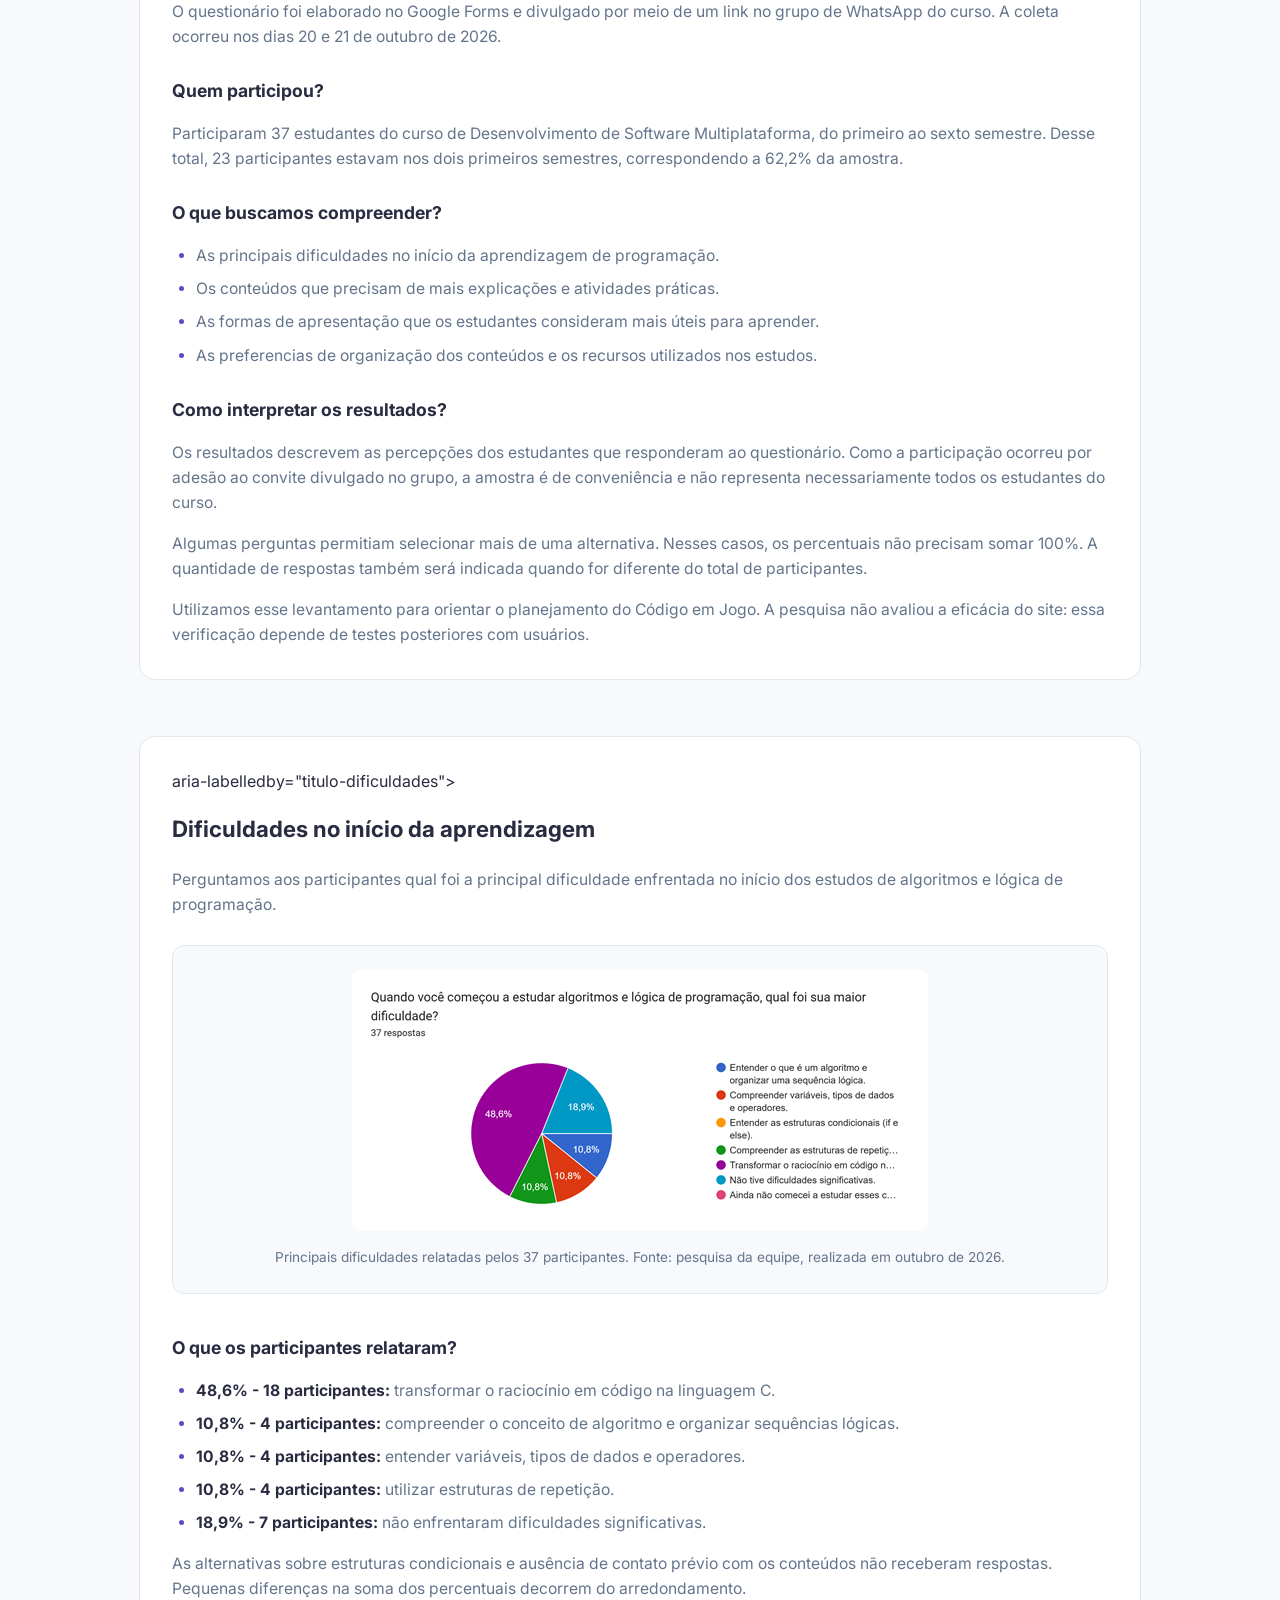
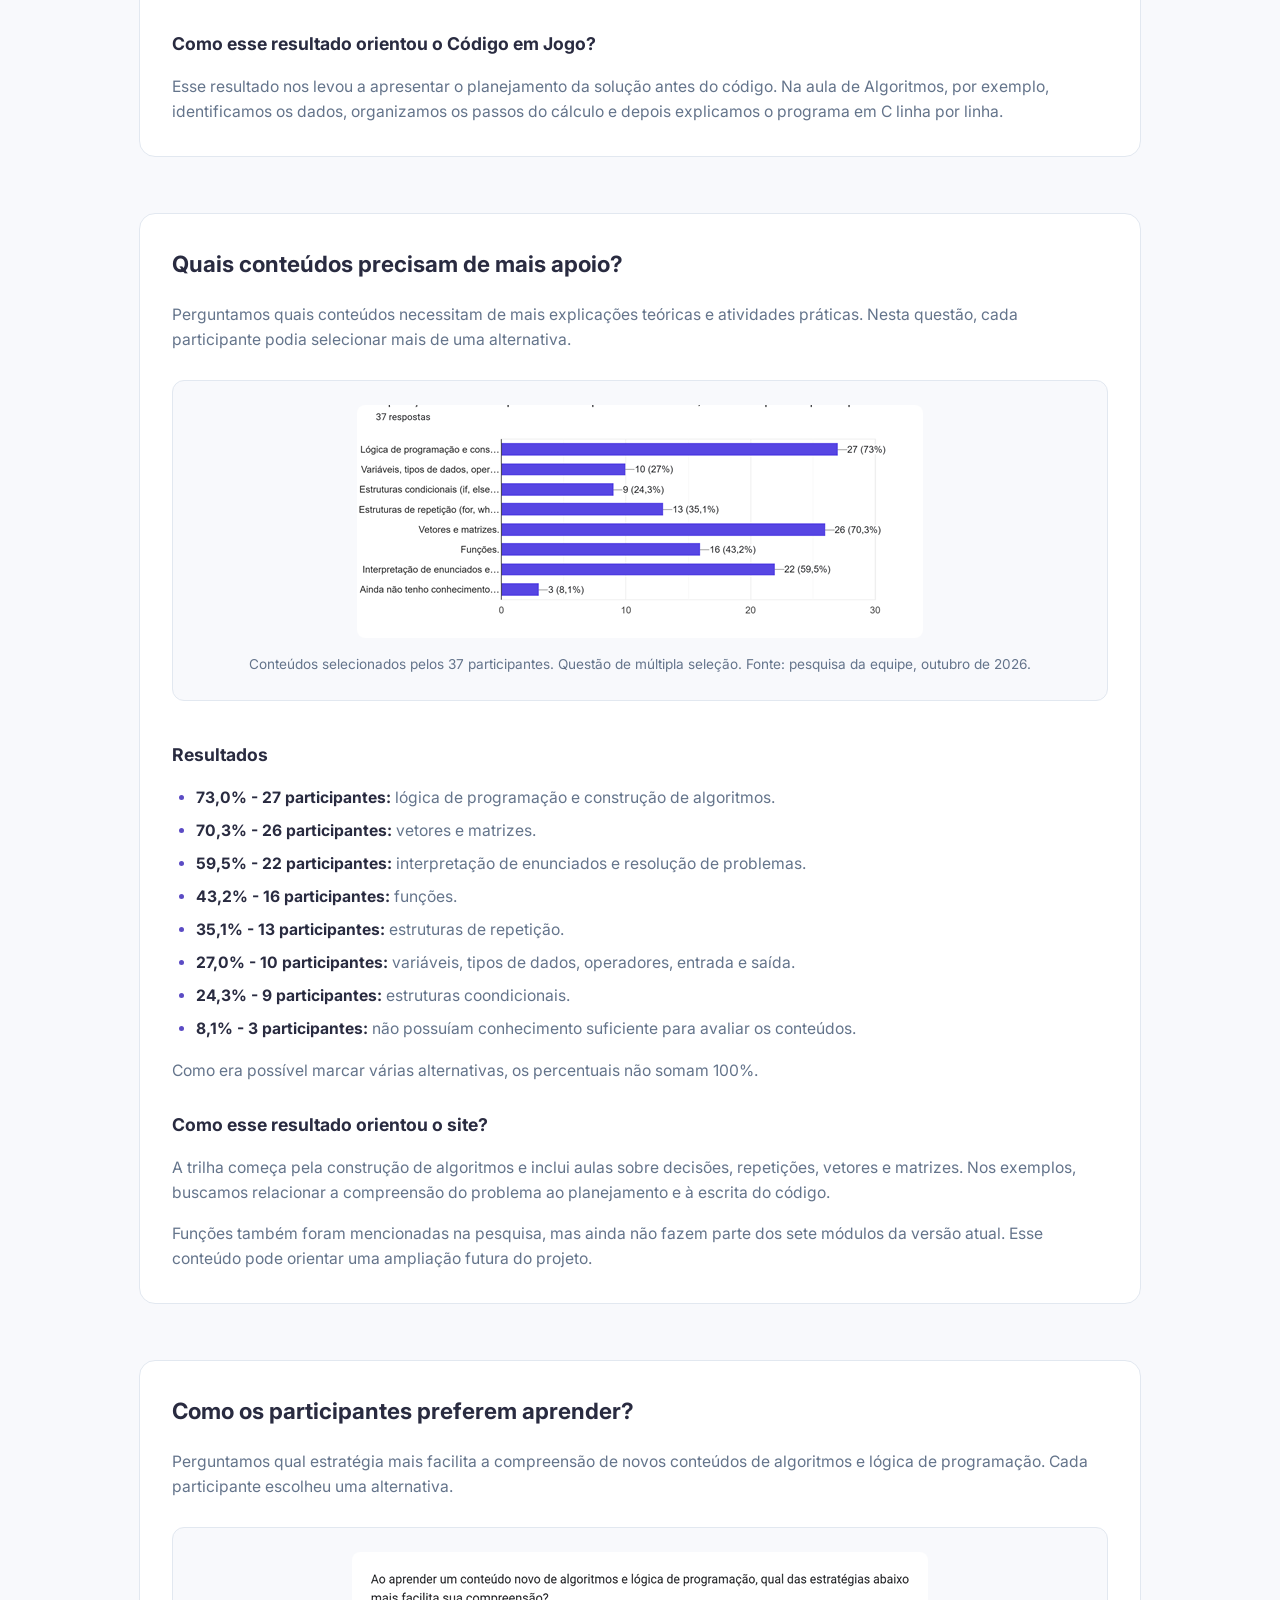
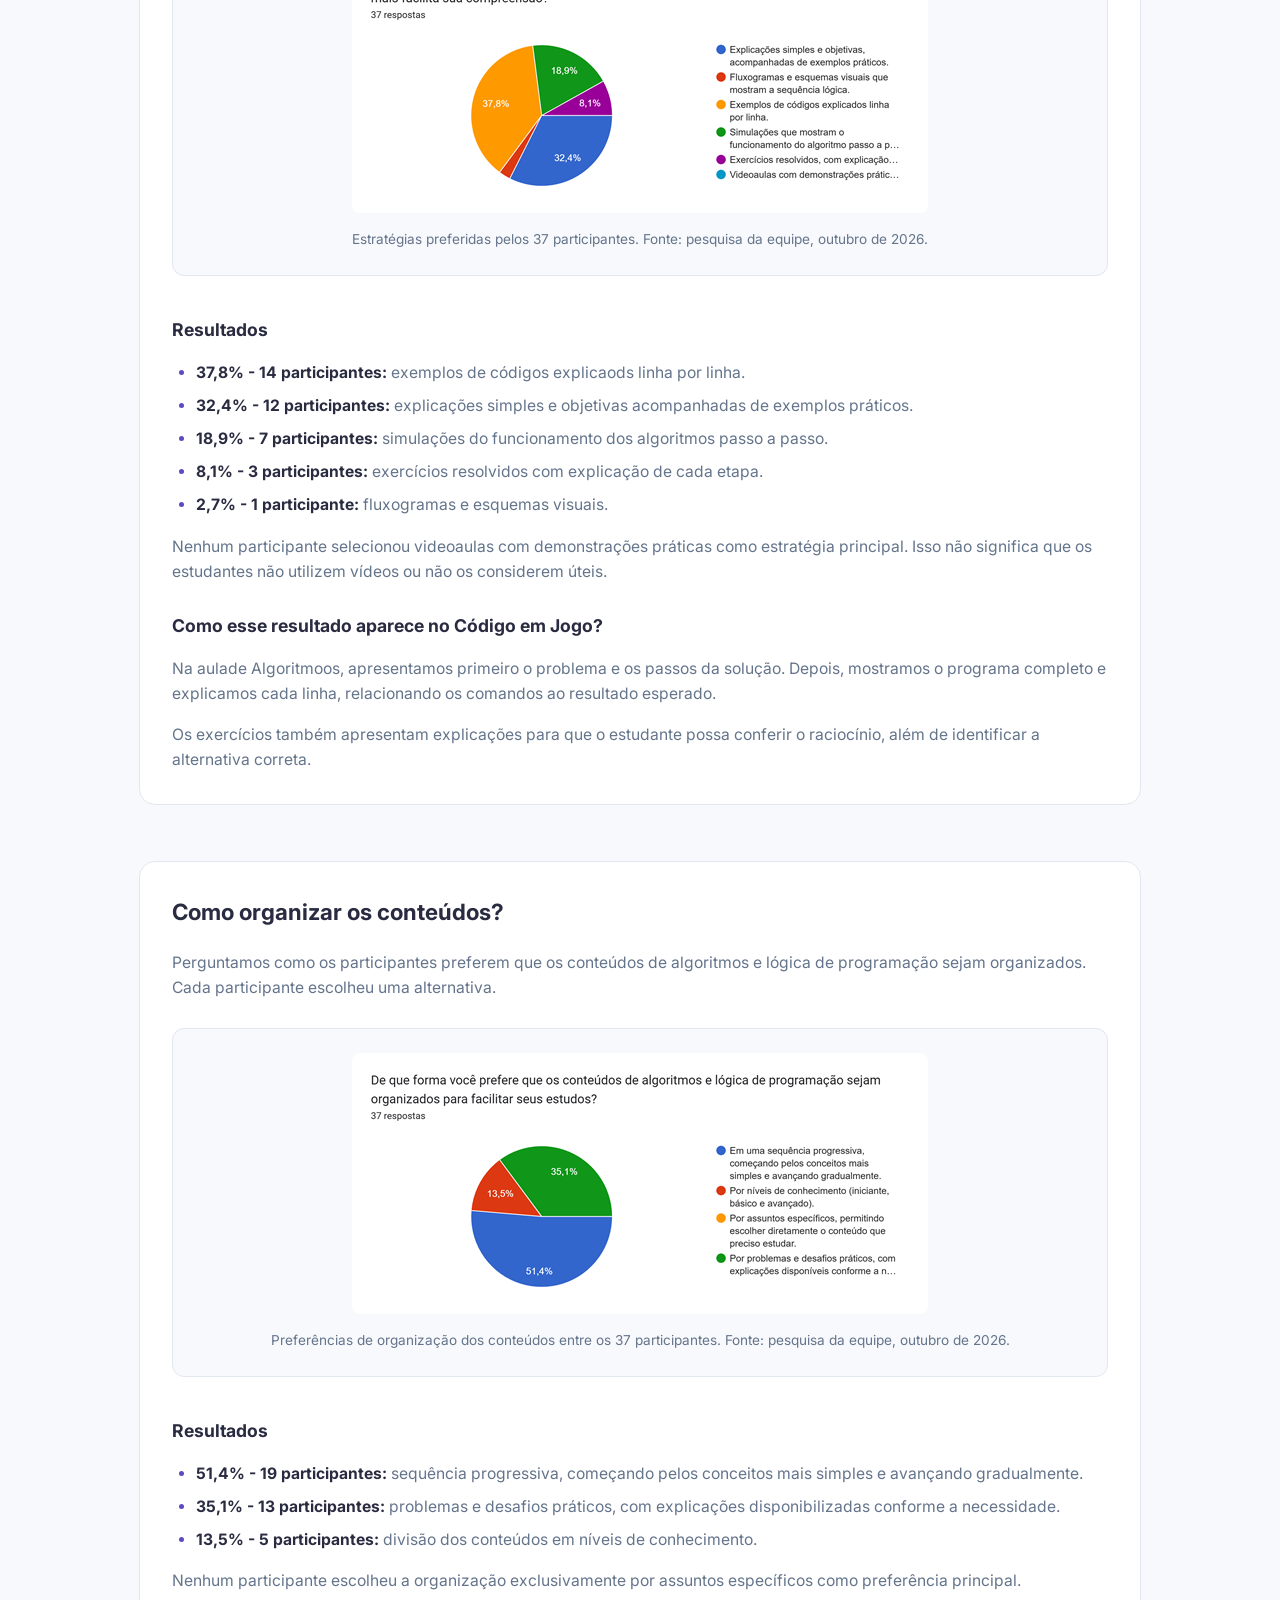
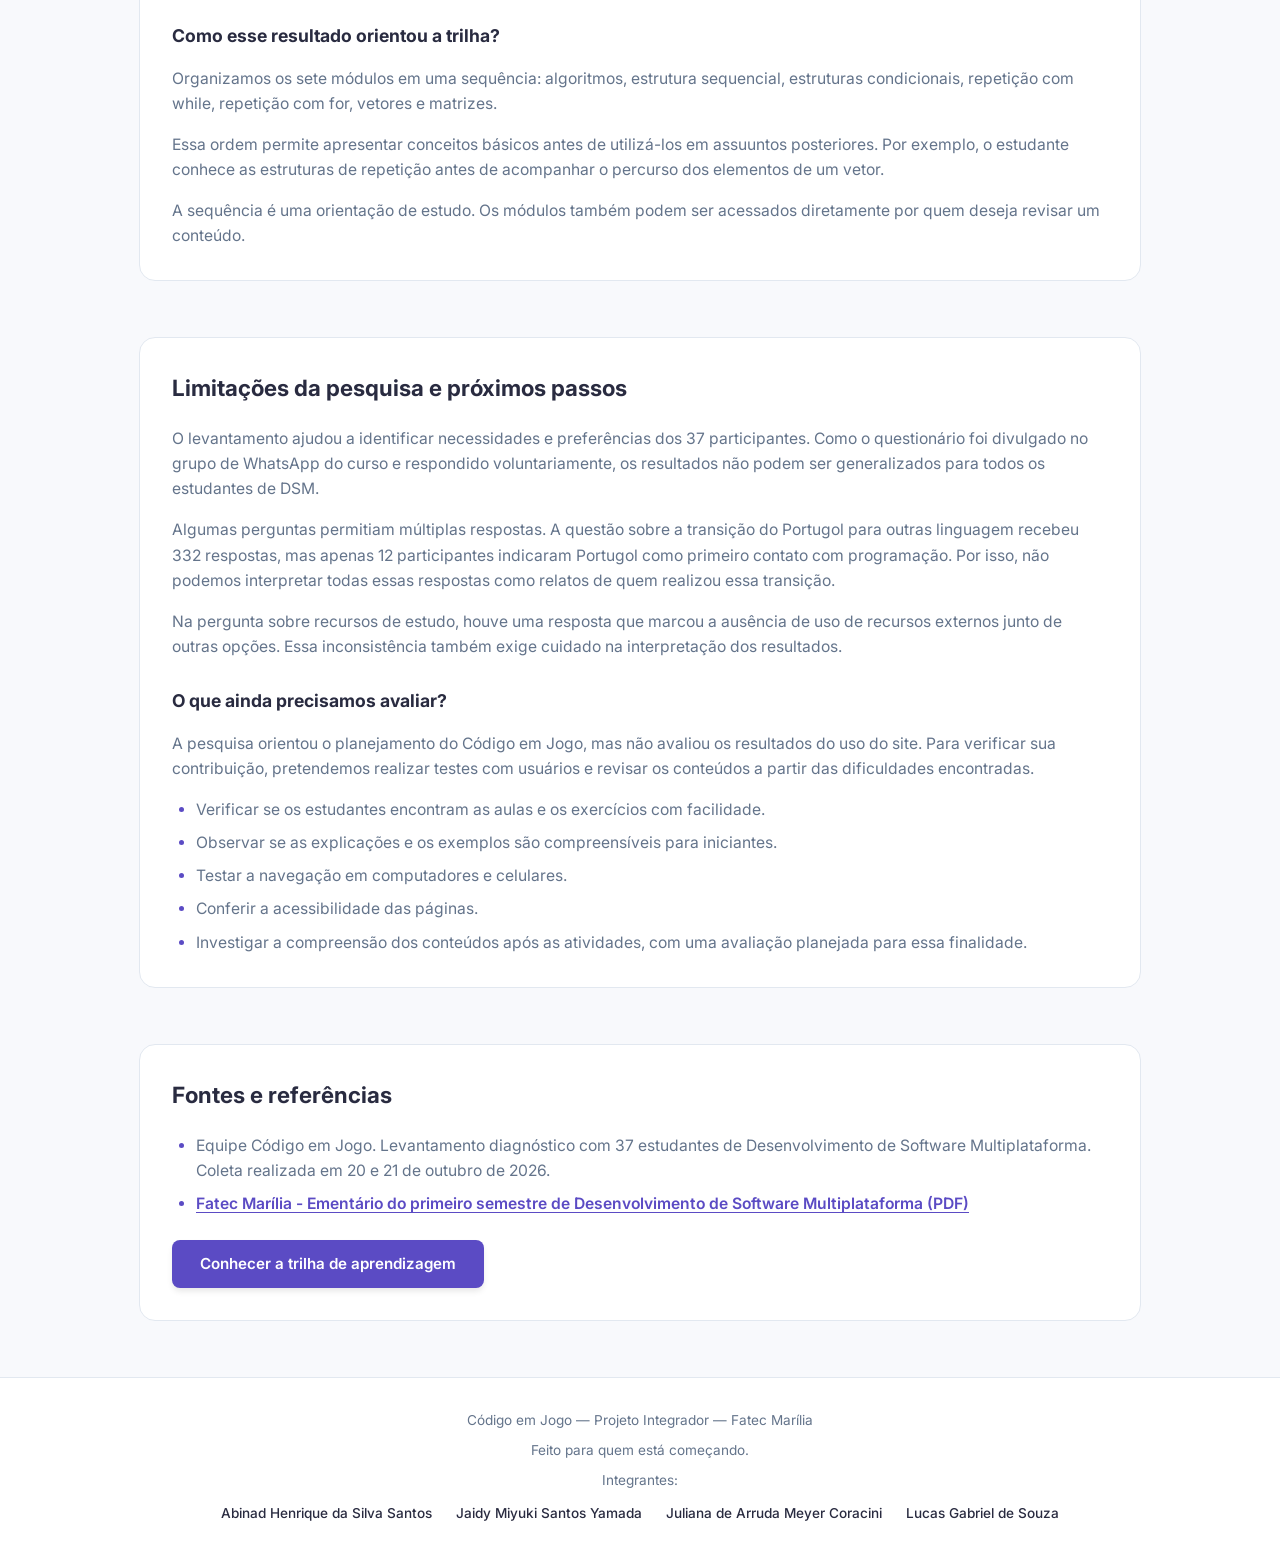
==== commit b9f5ee7e: "alterações no css e nas páginas" ====
--- a/sobre.html
+++ b/sobre.html
@@ -4,7 +4,15 @@
     <meta charset="UTF-8">
     <meta name="viewport" content="width=device-width, initial-scale=1.0">
     <title>Sobre o projeto | Código em Jogo</title>
+
+    <script>
+        if (localStorage.getItem('tema') === 'escuro') {
+            document.documentElement.classList.add('dark-mode');
+        }
+    </script>
+
     <link rel="stylesheet" href="css/style.css">
+    <link rel="stylesheet" href="css/paginas.css">
 </head>
 
 <body>
@@ -31,6 +39,9 @@
             </li>
            </ul> 
         </nav>
+
+         <button id="botao-tema" aria-label="Alternar tema claro e escuro">🌙</button>
+
     </header>
 
     <main id="conteudo-principal">
@@ -305,7 +316,7 @@
                 </p>
         </section>
 
-        <section class="secao-conteudo">
+        <section class="secao-conteudo"
                 aria-labelledby="titulo-conteudos-pesquisa">
             
                 <h2 id="titulo-conteudo-pesquisa">
@@ -672,6 +683,8 @@
             <li>Lucas Gabriel de Souza</li>
         </ul>
     </footer>
+
+    <script src="../js/botao.js"></script>
     
 </body>
 </html>
--- a/css/style.css
+++ b/css/style.css
@@ -15,6 +15,7 @@
     --card-hover-shadow: rgba(91, 75, 196, 0.1);
 }
 
+html.dark-mode,
 body.dark-mode {
     --bg-color: #0f172a;
     --card-bg: #1e293b;
@@ -337,4 +338,34 @@
         flex-wrap: wrap;
         justify-content: center;
     }
+}
+
+/* ===================================================================
+    MASCOTE 
+   =================================================================== */
+.mascote {
+    display: block;
+    width: 240px;
+    max-width: 100%;
+    height: auto;
+    align-self: center;
+    animation: flutuar 3s ease-in-out infinite;
+}
+
+@keyframes flutuar {
+    0%, 100% {
+        transform: translateY(0);
+    }
+
+    50% {
+        transform: translateY(-12px);
+    }
+}
+
+/* Respeita a preferência por menos movimento */
+@media (prefers-reduced-motion: reduce) {
+    .mascote {
+        animation: none;
+    }
+    
 }
--- a/css/paginas.css
+++ b/css/paginas.css
@@ -0,0 +1,649 @@
+/* =================================================================
+   ESTILOS DA PÁGINA
+   ================================================================= */
+
+#pagina-aula #cabecalho {
+    background-color: var(--card-bg);
+    border-bottom: 1px solid var(--border-color);
+    padding: 1rem 2rem;
+    display: flex;
+    justify-content: space-between;
+    align-items: center;
+    position: sticky;
+    top: 0;
+    width: 100%;
+    z-index: 100;
+    transition: background-color 0.3s ease, border-color 0.3s ease;
+}
+
+#pagina-aula #menu-principal {
+    margin: 0 auto;
+    display: flex;
+    gap: 2rem;
+}
+
+#pagina-aula #menu-principal a {
+    color: var(--text-muted);
+    font-size: 0.95rem;
+    font-weight: 500;
+    transition: color 0.2s ease-in-out;
+}
+
+#pagina-aula #menu-principal a:hover {
+    color: var(--primary);
+}
+
+/* =================================================================
+   LAYOUT EM DUAS COLUNAS (SIDEBAR + CONTEÚDO)
+   ================================================================= */
+#pagina-aula {
+    display: grid;
+    grid-template-columns: 280px 1fr;
+    grid-template-rows: auto 1fr auto;
+    grid-template-areas:
+        "header header"
+        "sidebar main"
+        "footer footer";
+    column-gap: 2.5rem;
+    max-width: 1350px;
+    margin: 0 auto;
+    padding: 0 1.5rem;
+}
+
+body#pagina-aula {
+    grid-template-columns: 310px 1fr;
+    max-width: 100%;
+    padding: 0;
+    column-gap: 0;
+}
+
+#pagina-aula #cabecalho {
+    grid-area: header;
+}
+
+#pagina-aula .rodape {
+    grid-area: footer;
+}
+
+/* =================================================================
+   BARRA LATERAL (#barra-lateral)
+   ================================================================= */
+#barra-lateral {
+    grid-area: sidebar;
+    background-color: var(--card-bg);
+    border: 1px solid var(--border-color);
+    border-radius: 1rem;
+    padding: 1.5rem;
+    margin: 2.5rem 0 2.5rem 2rem;
+    height: fit-content;
+    position: sticky;
+    top: 5.5rem;
+    display: flex;
+    flex-direction: column;
+    gap: 1.5rem;
+    transition: background-color 0.3s ease, border-color 0.3s ease;
+}
+
+.barra-lateral-cabecalho {
+    display: grid;
+    grid-template-columns: 1fr auto;
+    align-items: center;
+    gap: 0.25rem;
+}
+
+.barra-lateral-cabecalho p {
+    font-size: 0.75rem;
+    font-weight: 700;
+    letter-spacing: 0.08em;
+    color: var(--primary);
+    text-transform: uppercase;
+}
+
+.barra-lateral-cabecalho button {
+    background: transparent;
+    border: none;
+    color: var(--text-muted);
+    font-size: 0.8rem;
+    font-family: inherit;
+    cursor: pointer;
+    transition: color 0.2s ease;
+}
+
+.barra-lateral-cabecalho button:hover {
+    color: var(--primary);
+}
+
+.barra-lateral-cabecalho h2 {
+    grid-column: 1 / -1;
+    font-size: 1.15rem;
+    font-weight: 700;
+    color: var(--text-main);
+    margin-top: 0.25rem;
+}
+
+.barra-lateral-lista {
+    display: flex;
+    flex-direction: column;
+    gap: 0.35rem;
+}
+
+.barra-lateral-lista a {
+    display: block;
+    padding: 0.65rem 0.9rem;
+    border-radius: 0.5rem;
+    font-size: 0.9rem;
+    font-weight: 500;
+    color: var(--text-muted);
+    transition: all 0.2s ease;
+}
+
+.barra-lateral-lista a:hover {
+    background-color: rgba(91, 75, 196, 0.08);
+    color: var(--primary);
+}
+
+body[data-aula="aula1"] .barra-lateral-lista li:nth-child(1) a,
+body[data-aula="aula2"] .barra-lateral-lista li:nth-child(2) a,
+body[data-aula="aula3"] .barra-lateral-lista li:nth-child(3) a,
+body[data-aula="aula4"] .barra-lateral-lista li:nth-child(4) a,
+body[data-aula="aula5"] .barra-lateral-lista li:nth-child(5) a,
+body[data-aula="aula6"] .barra-lateral-lista li:nth-child(6) a,
+body[data-aula="aula7"] .barra-lateral-lista li:nth-child(7) a {
+    background-color: rgba(91, 75, 196, 0.12);
+    color: var(--primary);
+    font-weight: 700;
+}
+
+.barra-progresso {
+    padding-top: 1.25rem;
+    border-top: 1px solid var(--border-color);
+    display: flex;
+    flex-direction: column;
+    gap: 0.4rem;
+}
+
+.barra-progresso label {
+    font-size: 0.75rem;
+    font-weight: 700;
+    text-transform: uppercase;
+    letter-spacing: 0.05em;
+    color: var(--text-muted);
+}
+
+#progresso-trilha {
+    width: 100%;
+    height: 8px;
+    border-radius: 999px;
+    overflow: hidden;
+    appearance: none;
+    border: none;
+    background-color: var(--border-color);
+}
+
+#progresso-trilha::-webkit-progress-bar {
+    background-color: var(--border-color);
+    border-radius: 999px;
+}
+
+#progresso-trilha::-webkit-progress-value {
+    background-color: var(--primary);
+    border-radius: 999px;
+}
+
+#progresso-trilha::-moz-progress-bar {
+    background-color: var(--primary);
+    border-radius: 999px;
+}
+
+.barra-progresso p {
+    font-size: 0.8rem;
+    color: var(--text-muted);
+}
+
+
+.barra-lateral-rodape {
+    padding-top: 1rem;
+    border-top: 1px solid var(--border-color);
+    display: flex;
+    justify-content: space-between;
+}
+
+.barra-lateral-rodape a {
+    font-size: 0.85rem;
+    font-weight: 600;
+    color: var(--primary);
+    transition: color 0.2s ease;
+}
+
+.barra-lateral-rodape a:hover {
+    text-decoration: underline;
+}
+
+/* =================================================================
+   CONTEÚDO PRINCIPAL DA AULA (#conteudo-principal)
+   ================================================================= */
+#pagina-aula #conteudo-principal {
+    grid-area: main;
+    max-width: 100%;
+    width: 100%;
+    margin: 0 auto 0 0;
+    padding: 2.5rem 2.5rem 4rem 2.5rem;
+    display: flex;
+    flex-direction: column;
+    gap: 2rem;
+}
+
+.conteudo-principal-cabecalho {
+    display: flex;
+    flex-direction: column;
+    gap: 0.65rem;
+    margin-bottom: 0.5rem;
+}
+
+.conteudo-principal-cabecalho p:first-child {
+    font-size: 0.75rem;
+    font-weight: 700;
+    letter-spacing: 0.08em;
+    color: var(--primary);
+    text-transform: uppercase;
+}
+
+#titulo-aula {
+    font-size: 2.25rem;
+    font-weight: 800;
+    color: var(--text-main);
+    letter-spacing: -0.02em;
+    line-height: 1.2;
+}
+
+.conteudo-principal-cabecalho p:not(:first-child) {
+    font-size: 1.05rem;
+    color: var(--text-muted);
+}
+
+/* =================================================================
+   CARTÕES DE SEÇÃO (.secao-conteudo e .exercicios)
+   ================================================================= */
+.secao-conteudo,
+.exercicios {
+    background-color: var(--card-bg);
+    border: 1px solid var(--border-color);
+    border-radius: 1rem;
+    padding: 2rem;
+    display: flex;
+    flex-direction: column;
+    gap: 1rem;
+    transition: background-color 0.3s ease, border-color 0.3s ease;
+}
+
+.secao-conteudo h2,
+.exercicios h2 {
+    font-size: 1.4rem;
+    font-weight: 700;
+    color: var(--text-main);
+    margin-bottom: 0.25rem;
+}
+
+.secao-conteudo h3 {
+    font-size: 1.1rem;
+    font-weight: 700;
+    color: var(--text-main);
+    margin-top: 0.75rem;
+}
+
+.secao-conteudo p,
+.exercicios > p {
+    font-size: 0.98rem;
+    color: var(--text-muted);
+}
+
+.secao-conteudo strong {
+    color: var(--text-main);
+}
+
+.secao-conteudo ol,
+.secao-conteudo ul {
+    padding-left: 1.5rem;
+    display: flex;
+    flex-direction: column;
+    gap: 0.5rem;
+    color: var(--text-muted);
+    font-size: 0.98rem;
+}
+
+.secao-conteudo ol {
+    list-style: decimal;
+}
+
+.secao-conteudo ul {
+    list-style: disc;
+}
+
+.secao-conteudo li::marker {
+    color: var(--primary);
+    font-weight: 700;
+}
+
+.secao-conteudo code:not(.codigo),
+.questao code:not(.codigo) {
+    font-family: "JetBrains Mono", monospace;
+    font-size: 0.85em;
+    background-color: rgba(91, 75, 196, 0.1);
+    color: var(--primary);
+    padding: 0.15rem 0.4rem;
+    border-radius: 0.35rem;
+    font-weight: 500;
+}
+
+/* =================================================================
+   BLOCOS DE CÓDIGO ESCUROS (.exemplo e pre)
+   ================================================================= */
+.exemplo {
+    display: flex;
+    flex-direction: column;
+    gap: 1rem;
+}
+
+.exemplo h2 {
+    font-size: 1.4rem;
+    font-weight: 700;
+    color: var(--text-main);
+}
+
+.exemplo > p {
+    font-size: 0.98rem;
+    color: var(--text-muted);
+}
+
+.exemplo-codigo,
+.exemplo-resultado {
+    background-color: #131626;
+    border: 1px solid #262b45;
+    border-radius: 1rem;
+    padding: 1.5rem;
+    color: #f8fafc;
+}
+
+.exemplo-codigo h3,
+.exemplo-resultado h3 {
+    font-size: 0.75rem;
+    font-weight: 700;
+    letter-spacing: 0.08em;
+    color: #9382ff;
+    text-transform: uppercase;
+    margin-bottom: 1rem;
+}
+
+.exemplo-codigo pre,
+.exemplo-resultado pre,
+.secao-conteudo pre,
+.questao pre {
+    font-family: "JetBrains Mono", monospace;
+    font-size: 0.9rem;
+    line-height: 1.6;
+    overflow-x: auto;
+    color: #e2e8f0;
+}
+
+.secao-conteudo pre,
+.questao pre {
+    background-color: #131626;
+    border: 1px solid #262b45;
+    border-radius: 0.75rem;
+    padding: 1rem 1.25rem;
+    margin: 0.25rem 0;
+}
+
+samp {
+    font-family: "JetBrains Mono", monospace;
+    color: #38bdf8;
+    font-weight: 500;
+}
+
+/* =================================================================
+   CAIXAS INTERATIVAS (<details> e <summary>)
+   ================================================================= */
+details {
+    background-color: rgba(91, 75, 196, 0.08);
+    border: 1px solid rgba(91, 75, 196, 0.2);
+    border-radius: 0.75rem;
+    padding: 1rem 1.25rem;
+    margin-top: 0.5rem;
+    transition: all 0.2s ease;
+}
+
+body.dark-mode details {
+    background-color: rgba(102, 83, 224, 0.14);
+    border-color: rgba(102, 83, 224, 0.3);
+}
+
+details summary {
+    font-size: 0.85rem;
+    font-weight: 700;
+    letter-spacing: 0.04em;
+    text-transform: uppercase;
+    color: var(--primary);
+    cursor: pointer;
+    user-select: none;
+}
+
+details[open] summary {
+    margin-bottom: 0.75rem;
+}
+
+details p,
+details ul {
+    color: var(--text-main);
+    font-size: 0.95rem;
+}
+
+/* =================================================================
+   EXERCÍCIOS DE FIXAÇÃO (.questao)
+   ================================================================= */
+.questao {
+    background-color: var(--bg-color);
+    border: 1px solid var(--border-color);
+    border-radius: 0.75rem;
+    padding: 1.5rem;
+    margin-top: 0.5rem;
+    display: flex;
+    flex-direction: column;
+    gap: 1rem;
+}
+
+.questao h3 {
+    font-size: 1.1rem;
+    font-weight: 700;
+    color: var(--text-main);
+}
+
+.questao fieldset {
+    border: none;
+    display: flex;
+    flex-direction: column;
+    gap: 0.75rem;
+}
+
+.questao legend {
+    font-size: 0.98rem;
+    font-weight: 600;
+    color: var(--text-main);
+    margin-bottom: 0.75rem;
+}
+
+.alternativas,
+.resposta {
+    display: flex;
+    flex-direction: column;
+    gap: 0.6rem;
+}
+
+.alternativas,
+.resposta label {
+    display: flex;
+    align-items: flex-start;
+    gap: 0.75rem;
+    background-color: var(--card-bg);
+    border: 1px solid var(--border-color);
+    border-radius: 0.6rem;
+    padding: 0.85rem 1rem;
+    cursor: pointer;
+    font-size: 0.92rem;
+    color: var(--text-main);
+    transition: all 0.2s ease;
+}
+
+.alternativas:hover,
+.resposta label:hover {
+    border-color: var(--primary);
+    box-shadow: 0 4px 12px var(--card-hover-shadow);
+}
+
+.alternativas input[type="radio"],
+.alternativas input[type="checkbox"],
+.resposta input[type="checkbox"],
+.resposta input[type="radio"] {
+    accent-color: var(--primary);
+    margin-top: 0.25rem;
+    transform: scale(1.1);
+    cursor: pointer;
+}
+
+.botao-verificar {
+    background-color: var(--primary);
+    color: #ffffff;
+    border: none;
+    border-radius: 0.5rem;
+    padding: 0.65rem 1.4rem;
+    font-family: inherit;
+    font-size: 0.9rem;
+    font-weight: 600;
+    width: fit-content;
+    cursor: pointer;
+    transition: all 0.2s ease;
+}
+
+.botao-verificar:hover {
+    background-color: var(--primary-hover);
+    transform: translateY(-2px);
+}
+
+.texto-resultado {
+    font-size: 0.92rem;
+    font-weight: 600;
+}
+
+.secao-conteudo nav[aria-label="Navegação entre aulas"] {
+    display: flex;
+    flex-wrap: wrap;
+    gap: 1rem;
+    margin-top: 0.5rem;
+}
+
+.secao-conteudo nav[aria-label="Navegação entre aulas"] a:first-child {
+    background-color: transparent;
+    color: var(--primary);
+    border: 1px solid var(--primary);
+    box-shadow: none;
+}
+
+.secao-conteudo nav[aria-label="Navegação entre aulas"] a:first-child:hover {
+    background-color: rgba(91, 75, 196, 0.1);
+}
+
+/* =================================================================
+   ESTILOS COMPLEMENTARES PARA A PÁGINA SOBRE
+   ================================================================= */
+
+section[aria-labelledby="titulo-proposta"] {
+    background-color: rgba(91, 75, 196, 0.1);
+    border-color: rgba(91, 75, 196, 0.25);
+    padding: 2.5rem;
+}
+
+body.dark-mode section[aria-labelledby="titulo-proposta"] {
+    background-color: rgba(102, 83, 224, 0.16);
+    border-color: rgba(102, 83, 224, 0.35);
+}
+
+.secao-conteudo figure {
+    background-color: var(--bg-color);
+    border: 1px solid var(--border-color);
+    border-radius: 0.75rem;
+    padding: 1.5rem;
+    margin: 0.75rem 0;
+    display: flex;
+    flex-direction: column;
+    align-items: center;
+    gap: 1rem;
+}
+
+.secao-conteudo figure img {
+    border-radius: 0.5rem;
+    max-width: 100%;
+    height: auto;
+}
+
+.secao-conteudo figcaption {
+    font-size: 0.85rem;
+    color: var(--text-muted);
+    text-align: center;
+}
+
+.secao-conteudo a:not(.botao-acao) {
+    color: var(--primary);
+    font-weight: 600;
+    text-decoration: underline;
+    text-underline-offset: 3px;
+    transition: color 0.2s ease;
+}
+
+.secao-conteudo a:not(.botao-acao):hover {
+    color: var(--primary-hover);
+}
+
+.secao-conteudo .botao-acao {
+    margin-top: 0.5rem;
+}
+
+/* =================================================================
+   RESPONSIVIDADE DA PÁGINA DE AULA
+   ================================================================= */
+@media (max-width: 960px) {
+    body#pagina-aula {
+        display: flex;
+        flex-direction: column;
+    }
+
+    #barra-lateral {
+        position: static;
+        margin: 1.5rem 1.5rem 0 1.5rem;
+    }
+
+    #pagina-aula #conteudo-principal {
+        padding: 1.5rem;
+    }
+}
+
+@media (max-width: 768px) {
+    #pagina-aula #cabecalho {
+        flex-direction: column;
+        gap: 1rem;
+        padding: 1rem;
+    }
+
+    #pagina-aula #menu-principal {
+        gap: 1rem;
+        flex-wrap: wrap;
+        justify-content: center;
+    }
+
+    #titulo-aula {
+        font-size: 1.75rem;
+    }
+
+    .secao-conteudo,
+    .exercicios {
+        padding: 1.25rem;
+    }
+}
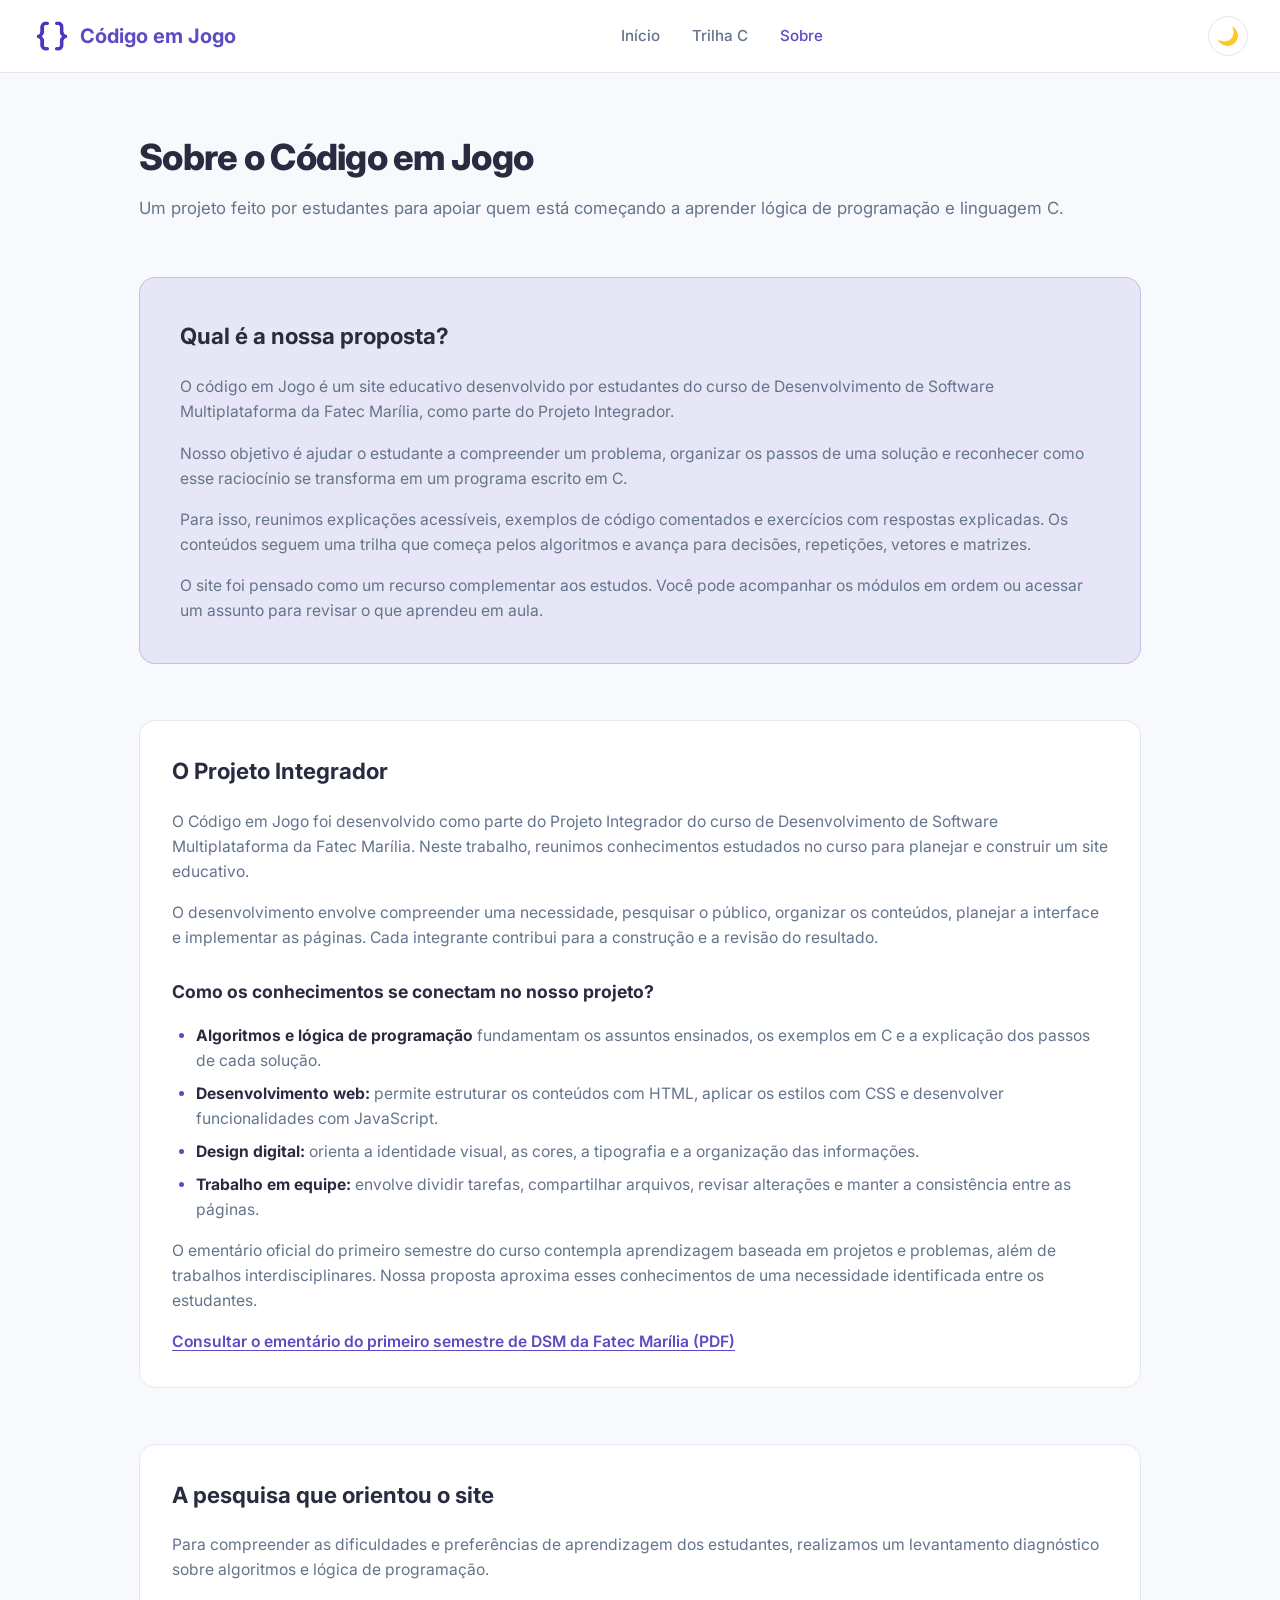
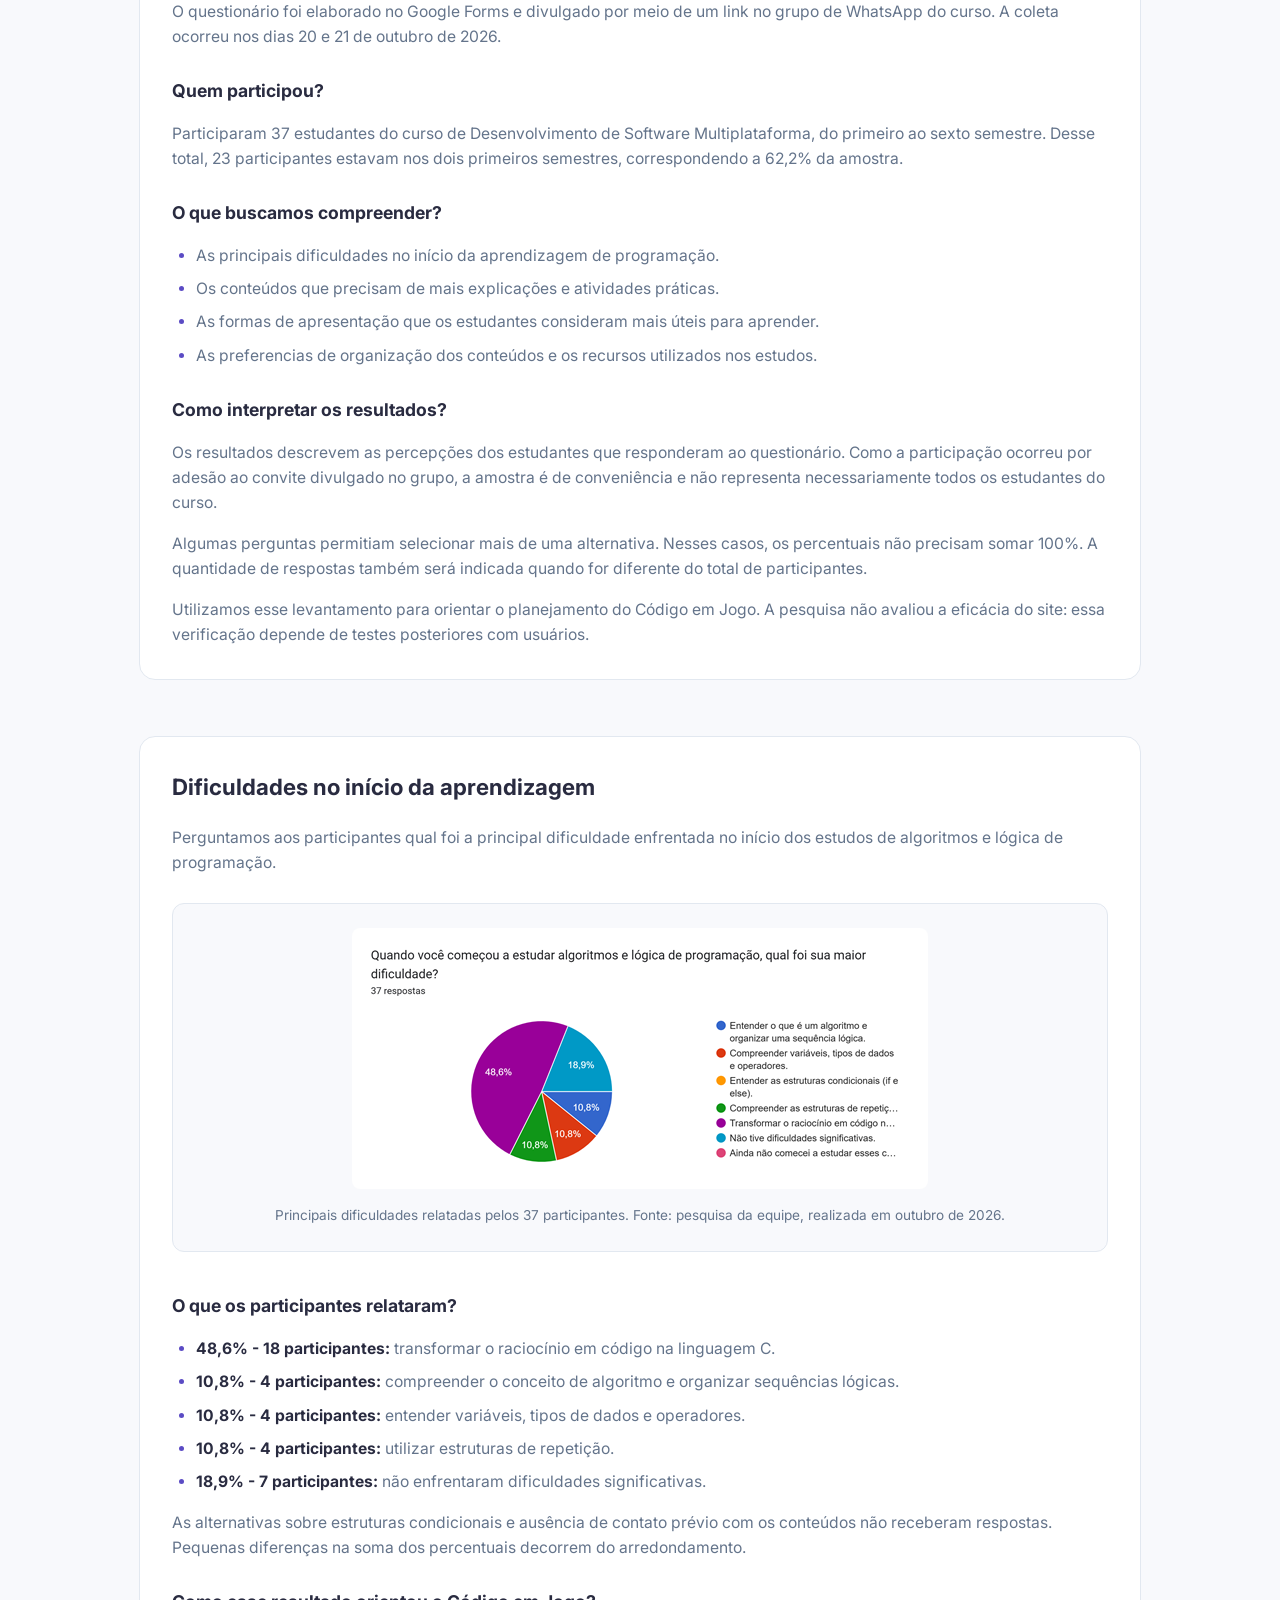
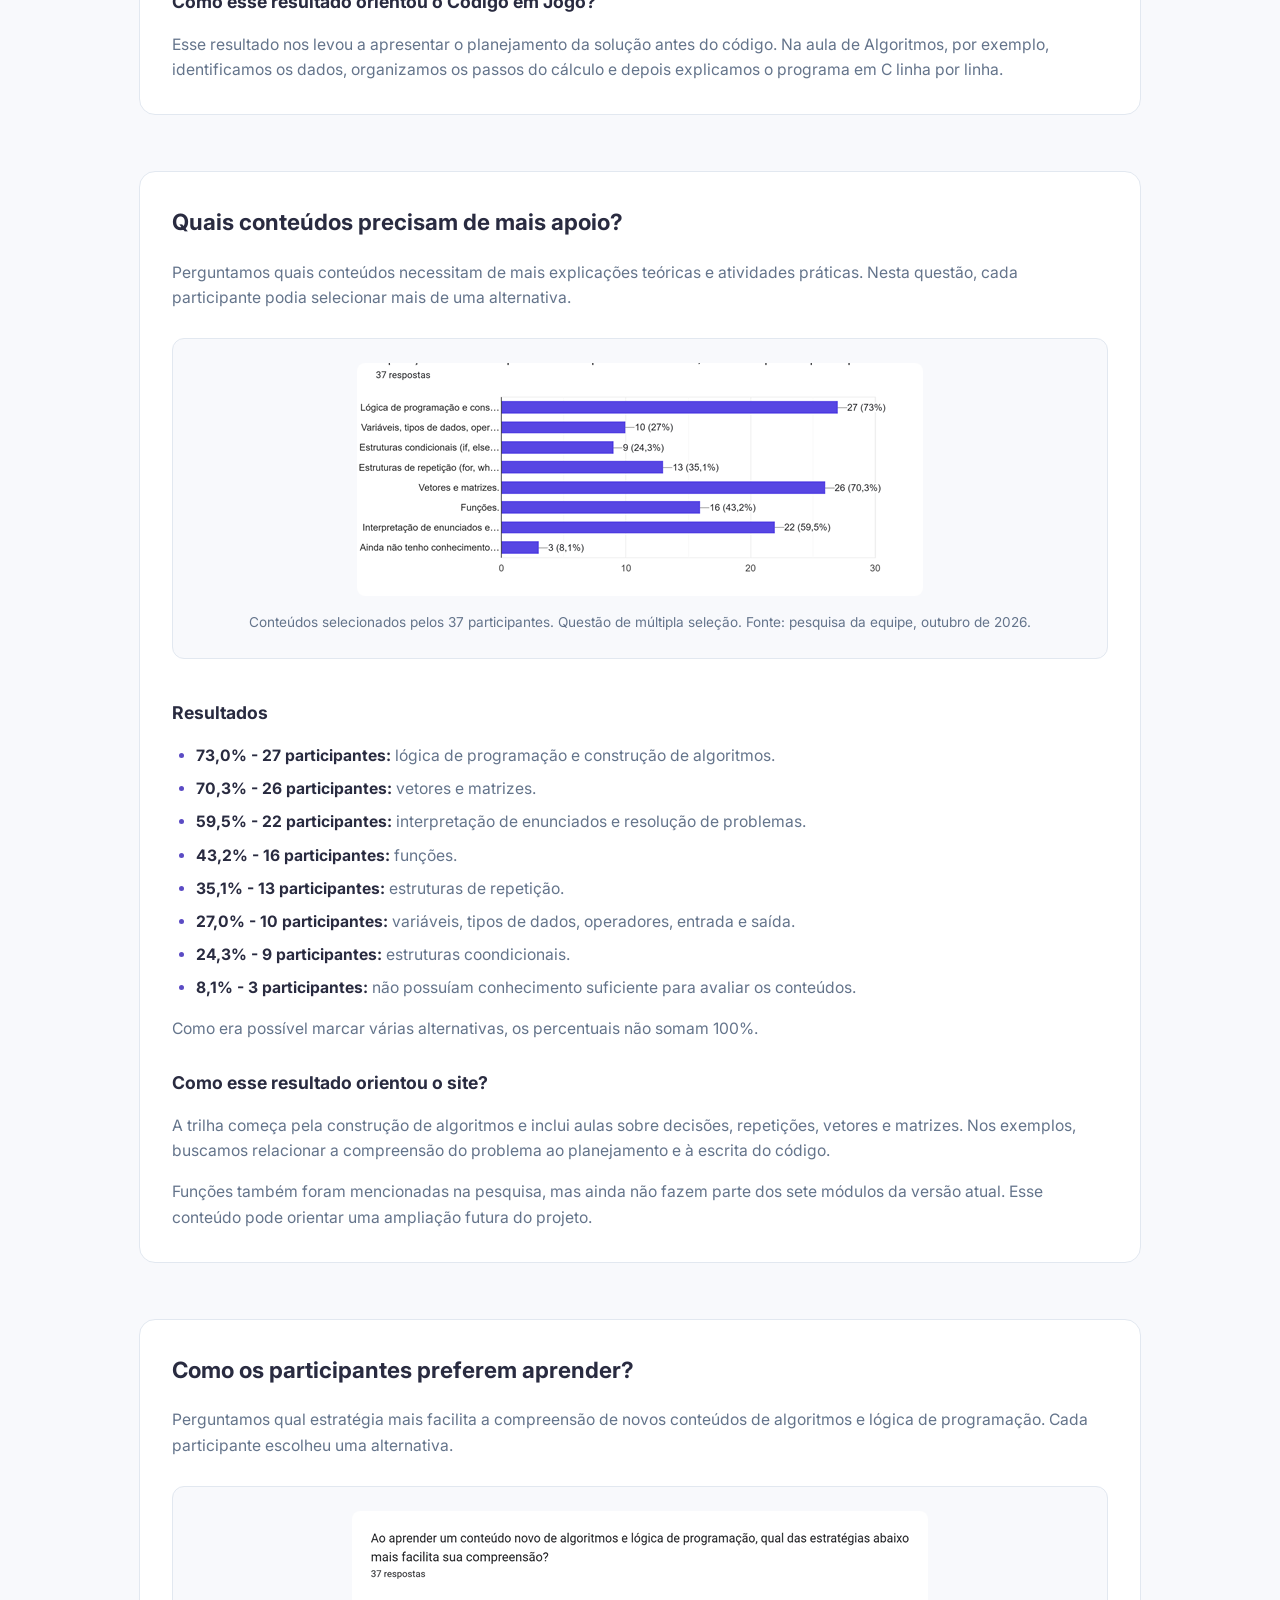
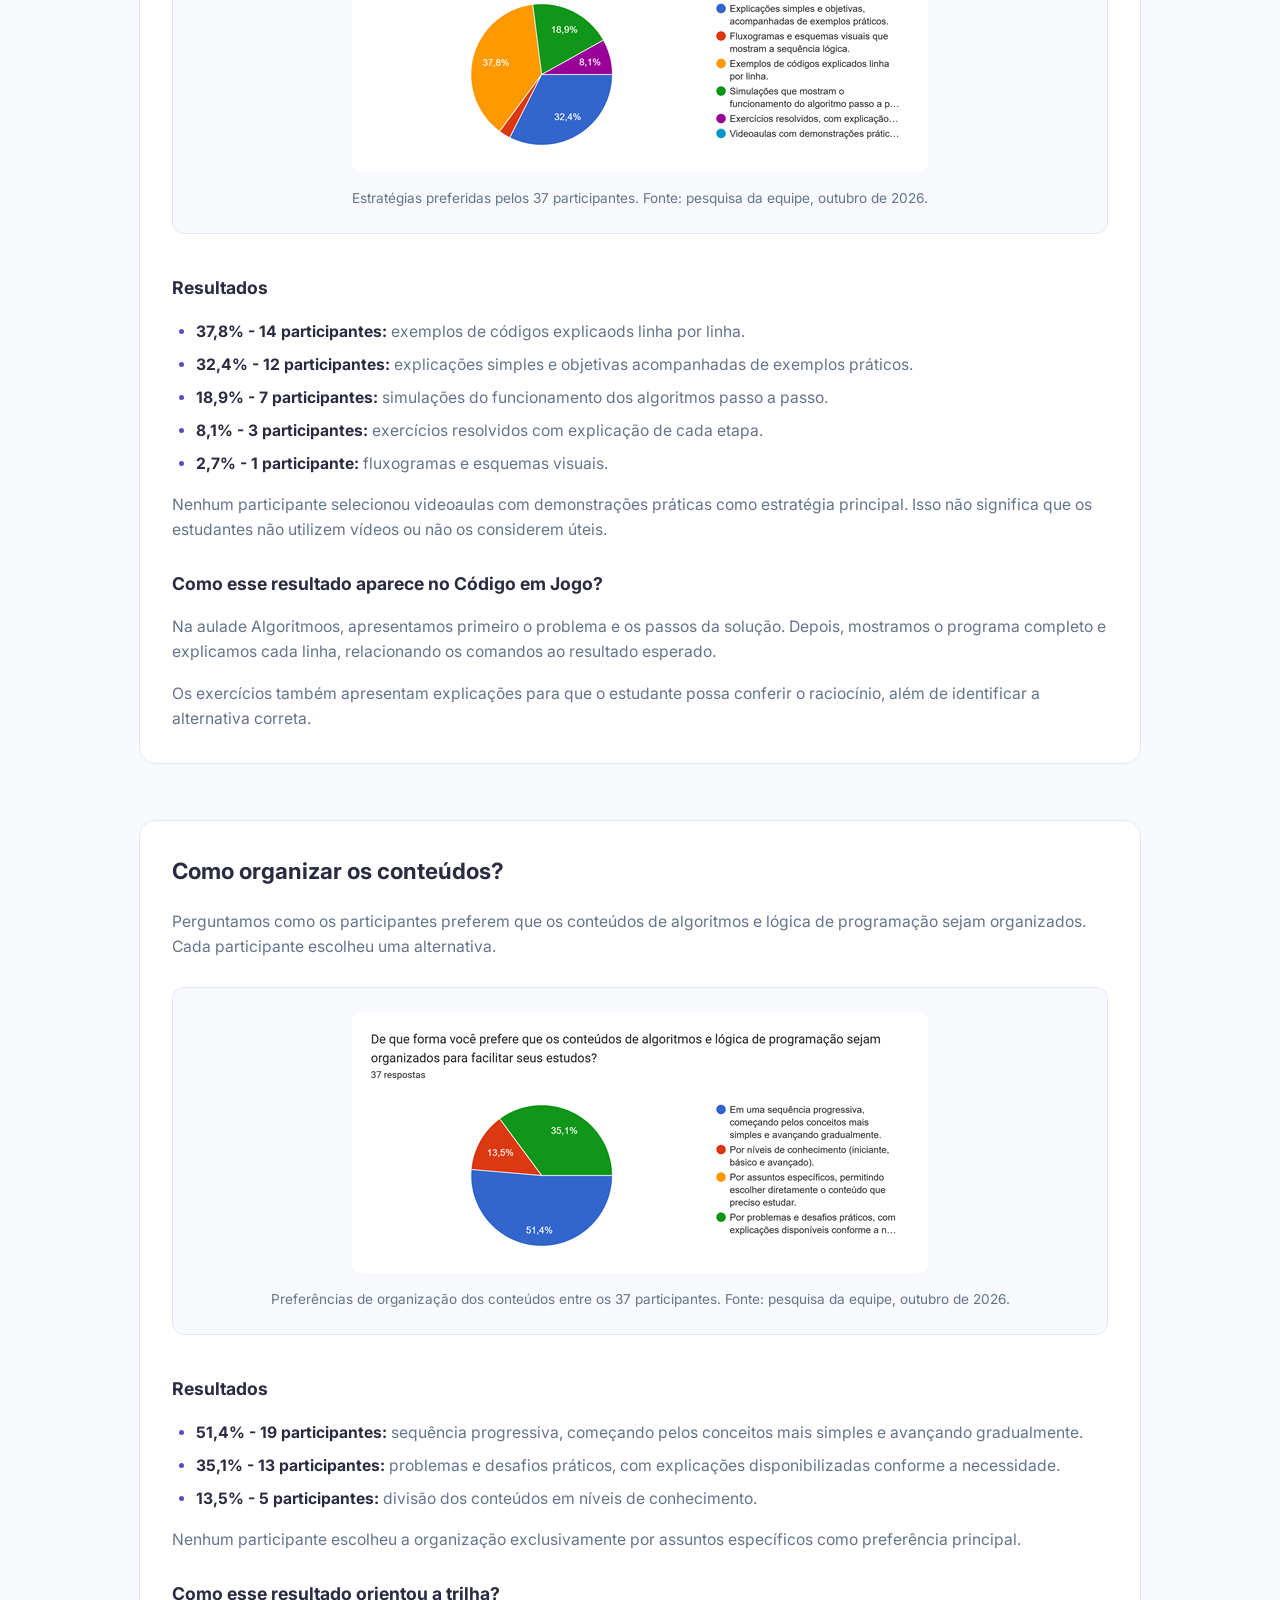
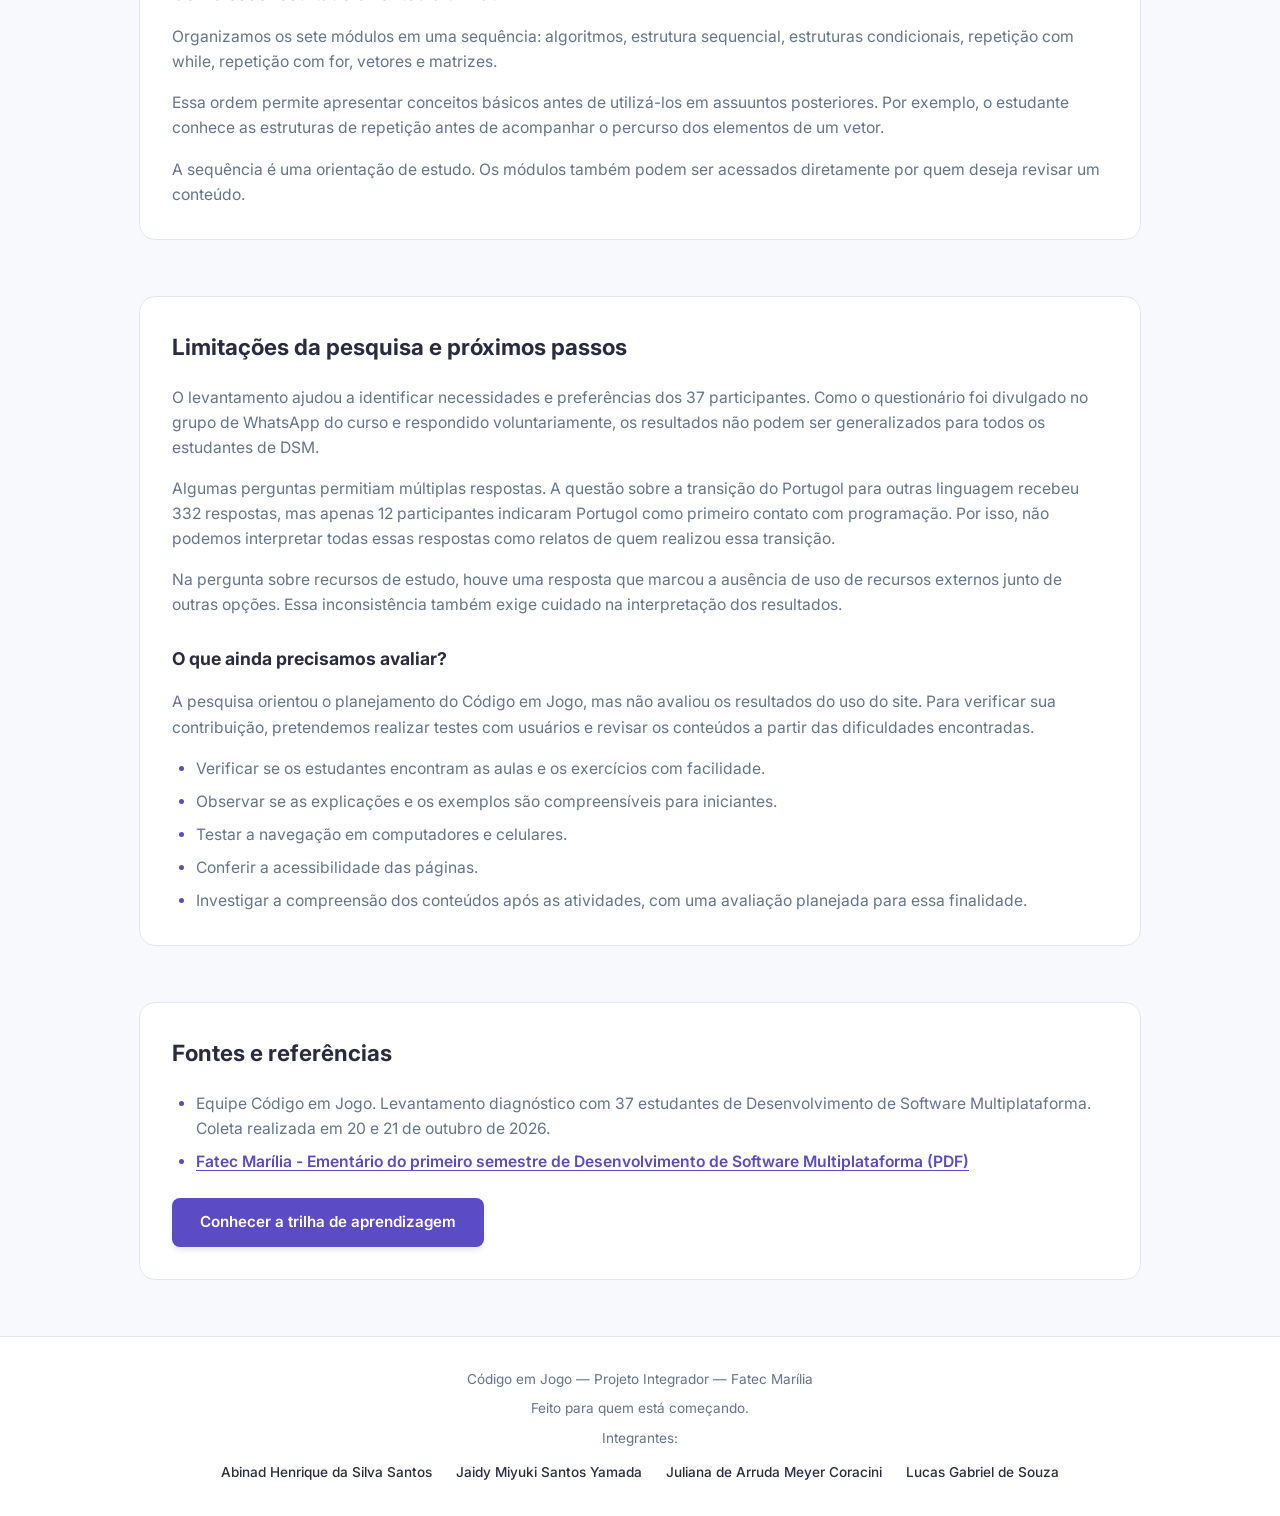
==== commit ca64769e: "correção de algumas linhas" ====
--- a/sobre.html
+++ b/sobre.html
@@ -66,7 +66,7 @@
                 O código em Jogo é um site educativo desenvolvido
                 por estudantes do curso de Desenvolvimento de 
                 Software Multiplataforma da Fatec Marília,
-                como parte d Projeto Integrador.
+                como parte do Projeto Integrador.
             </p>
     
             <p>
@@ -242,8 +242,7 @@
             </p>
         </section>
 
-        <section class="secao-conteudo">
-                aria-labelledby="titulo-dificuldades">
+        <section class="secao-conteudo" aria-labelledby="titulo-dificuldades">
             
                 <h2 id="titulo-dificuldades">
                     Dificuldades no início da aprendizagem
--- a/css/style.css
+++ b/css/style.css
@@ -329,14 +329,36 @@
    ================================================================ */
 @media (max-width: 768px) {
     .navbar {
-        flex-direction: column;
-        gap: 1rem;
-        padding: 1rem;
-    }
+        flex-direction: row;
+        flex-wrap: wrap;
+        justify-content: space-between;
+        align-items: center;
+        gap: 0.75rem;
+        padding: 0.85rem 1.25rem;
+    }
+
+    .navbar .logo {
+        order: 1;
+        font-size: 1.1rem;
+    }
+
+    .navbar #botao-tema {
+        order: 2;
+        width: 36px;
+        height: 36px;
+    }
+
+    .navbar nav {
+        order: 3;
+        width: 100%;
+        margin: 0;
+        padding-top: 0.5rem;
+        border-top: 1px solid var(--border-color);
+    }
+
     .navbar nav ul {
-        gap: 1rem;
-        flex-wrap: wrap;
         justify-content: center;
+        gap: 1.5rem;
     }
 }
 
@@ -350,6 +372,7 @@
     height: auto;
     align-self: center;
     animation: flutuar 3s ease-in-out infinite;
+
 }
 
 @keyframes flutuar {
@@ -358,7 +381,7 @@
     }
 
     50% {
-        transform: translateY(-12px);
+        transform: translateY(12px);
     }
 }
 
--- a/css/paginas.css
+++ b/css/paginas.css
@@ -607,7 +607,57 @@
 }
 
 /* =================================================================
-   RESPONSIVIDADE DA PÁGINA DE AULA
+   ESTADO RECOLHIDO DA BARRA LATERAL
+   ================================================================= */
+body#pagina-aula.barra-recolhida {
+    grid-template-columns: 1fr;
+    grid-template-areas:
+        "header"
+        "main"
+        "footer";
+}
+
+body#pagina-aula.barra-recolhida #barra-lateral {
+    display: none;
+}
+
+body#pagina-aula.barra-recolhida #conteudo-principal {
+    padding-left: 5rem;
+}
+
+#botao-abrir-barra {
+    position: fixed;
+    top: 5.5rem;
+    left: 1.25rem;
+    width: 42px;
+    height: 42px;
+    display: inline-flex;
+    align-items: center;
+    justify-content: center;
+    background-color: var(--card-bg);
+    color: var(--primary);
+    border: 1px solid var(--border-color);
+    border-radius: 0.65rem;
+    font-size: 1.15rem;
+    font-weight: 700;
+    cursor: pointer;
+    box-shadow: 0 4px 12px rgba(0, 0, 0, 0.08);
+    z-index: 95;
+    transition: all 0.2s ease;
+}
+
+#botao-abrir-barra:hover {
+    border-color: var(--primary);
+    background-color: var(--primary);
+    color: #ffffff;
+}
+
+#botao-abrir-barra[hidden] {
+    display: none;
+}
+
+/* =================================================================
+   RESPONSIVIDADE TABLET E CELULAR
    ================================================================= */
 @media (max-width: 960px) {
     body#pagina-aula {
@@ -616,30 +666,80 @@
     }
 
     #barra-lateral {
-        position: static;
-        margin: 1.5rem 1.5rem 0 1.5rem;
-    }
-
-    #pagina-aula #conteudo-principal {
-        padding: 1.5rem;
+        position: fixed;
+        inset: 0.75rem;
+        width: auto;
+        height: auto;
+        max-height: calc(100dvh - 1.5rem);
+        margin: 0;
+        border: 1px solid var(--border-color);
+        border-radius: 1.25rem;
+        padding: 1.75rem 1.5rem;
+        justify-content: space-between;
+        overflow-y: auto;
+        z-index: 200;
+        box-shadow: 0 20px 50px rgba(15, 23, 42, 0.35);
+    }
+
+    .barra-lateral-lista a {
+        padding: 0.8rem 1rem;
+        font-size: 0.95rem;
+    }
+
+    #pagina-aula #conteudo-principal,
+    body#pagina-aula.barra-recolhida #conteudo-principal {
+        padding: 1.5rem 1.25rem 5rem 1.25rem;
+    }
+
+    #botao-abrir-barra {
+        top: auto;
+        bottom: 1.25rem;
+        left: 1.25rem;
+        width: 46px;
+        height: 46px;
+        border-radius: 0.85rem;
+        background-color: var(--primary);
+        color: #ffffff;
+        border: none;
+        box-shadow: 0 6px 16px rgba(91, 75, 196, 0.35);
+    }
+
+    #botao-abrir-barra:hover {
+        background-color: var(--primary-hover);
+        color: #ffffff;
     }
 }
 
 @media (max-width: 768px) {
     #pagina-aula #cabecalho {
-        flex-direction: column;
-        gap: 1rem;
-        padding: 1rem;
+        flex-wrap: wrap;
+        gap: 0.75rem;
+        padding: 0.85rem 1.25rem;
+    }
+
+    #pagina-aula #cabecalho .logo {
+        order: 1;
+        font-size: 1.1rem;
+    }
+
+    #pagina-aula #cabecalho #botao-tema {
+        order: 2;
+        width: 36px;
+        height: 36px;
     }
 
     #pagina-aula #menu-principal {
-        gap: 1rem;
-        flex-wrap: wrap;
+        order: 3;
+        width: 100%;
         justify-content: center;
-    }
-
+        gap: 1.5rem;
+        padding-top: 0.5rem;
+        border-top: 1px solid var(--border-color);
+    }
+
+    .conteudo-principal-cabecalho h1,
     #titulo-aula {
-        font-size: 1.75rem;
+        font-size: 1.65rem;
     }
 
     .secao-conteudo,
